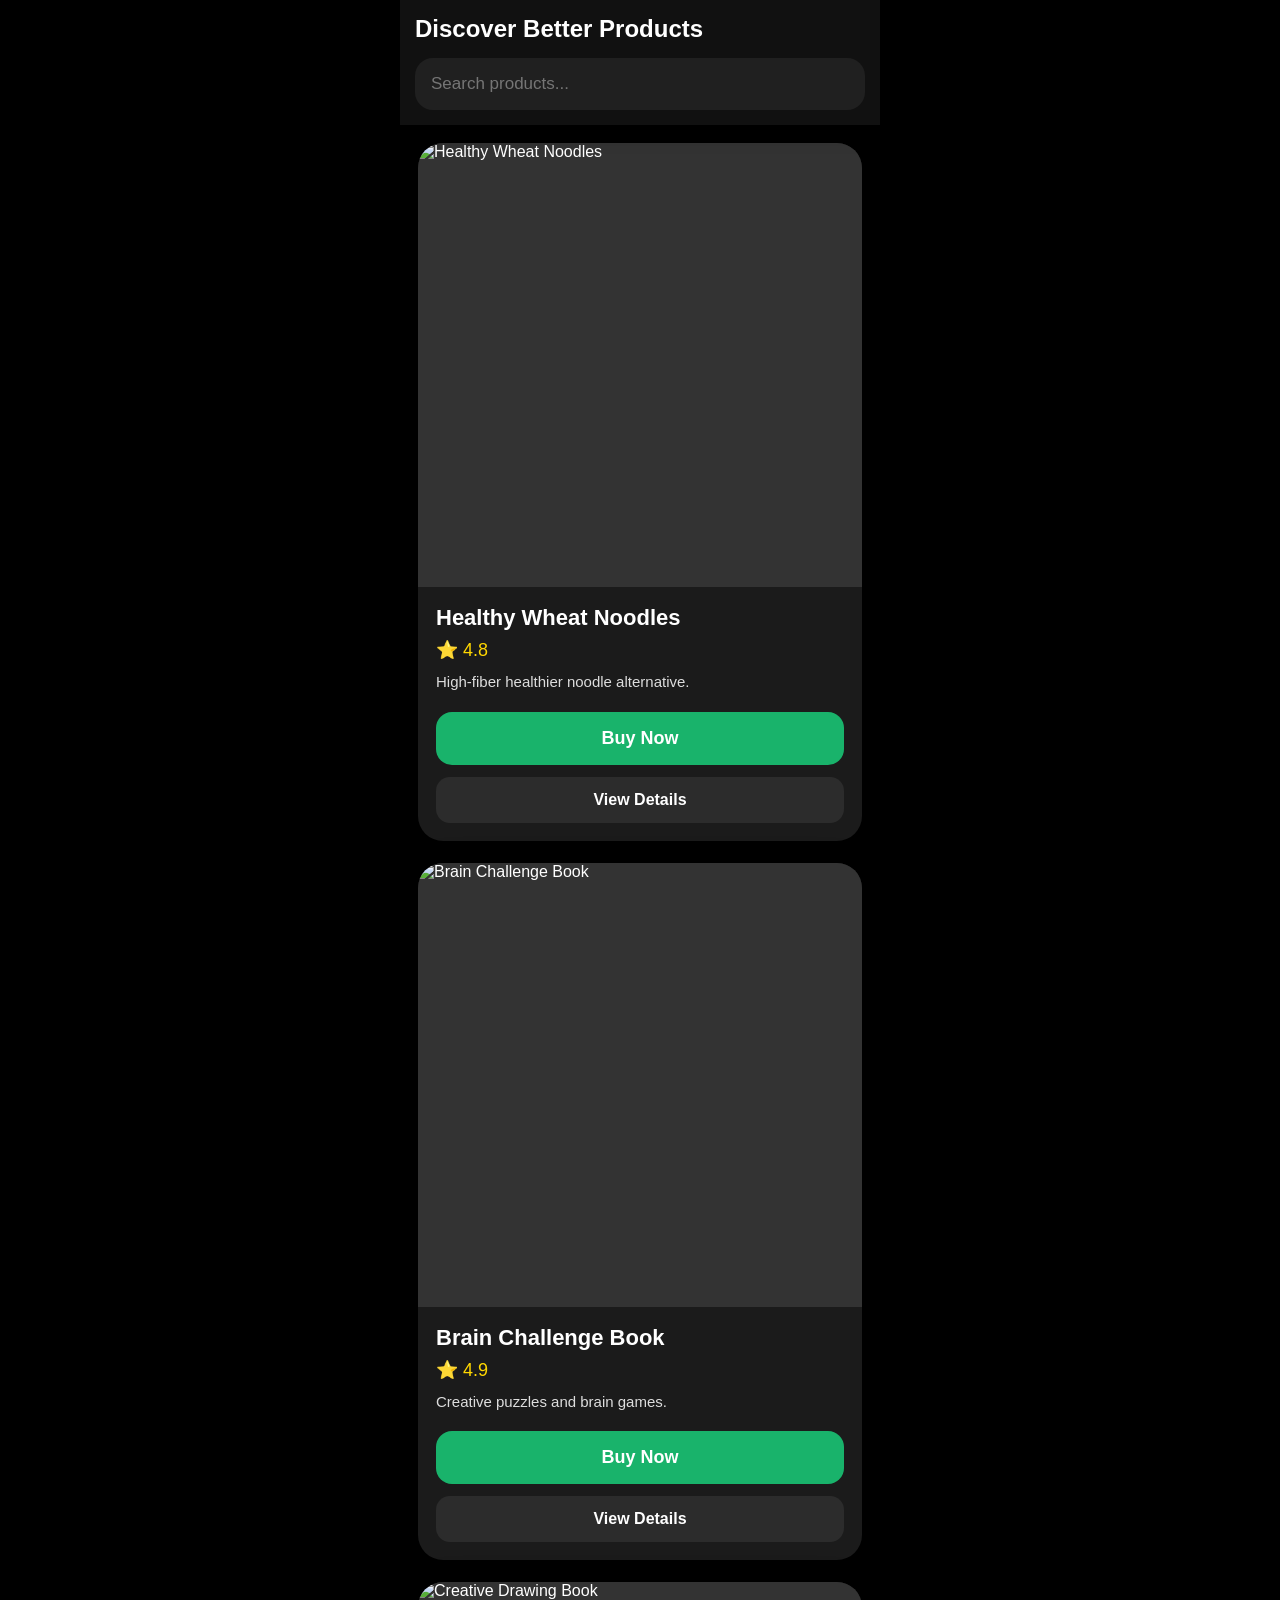
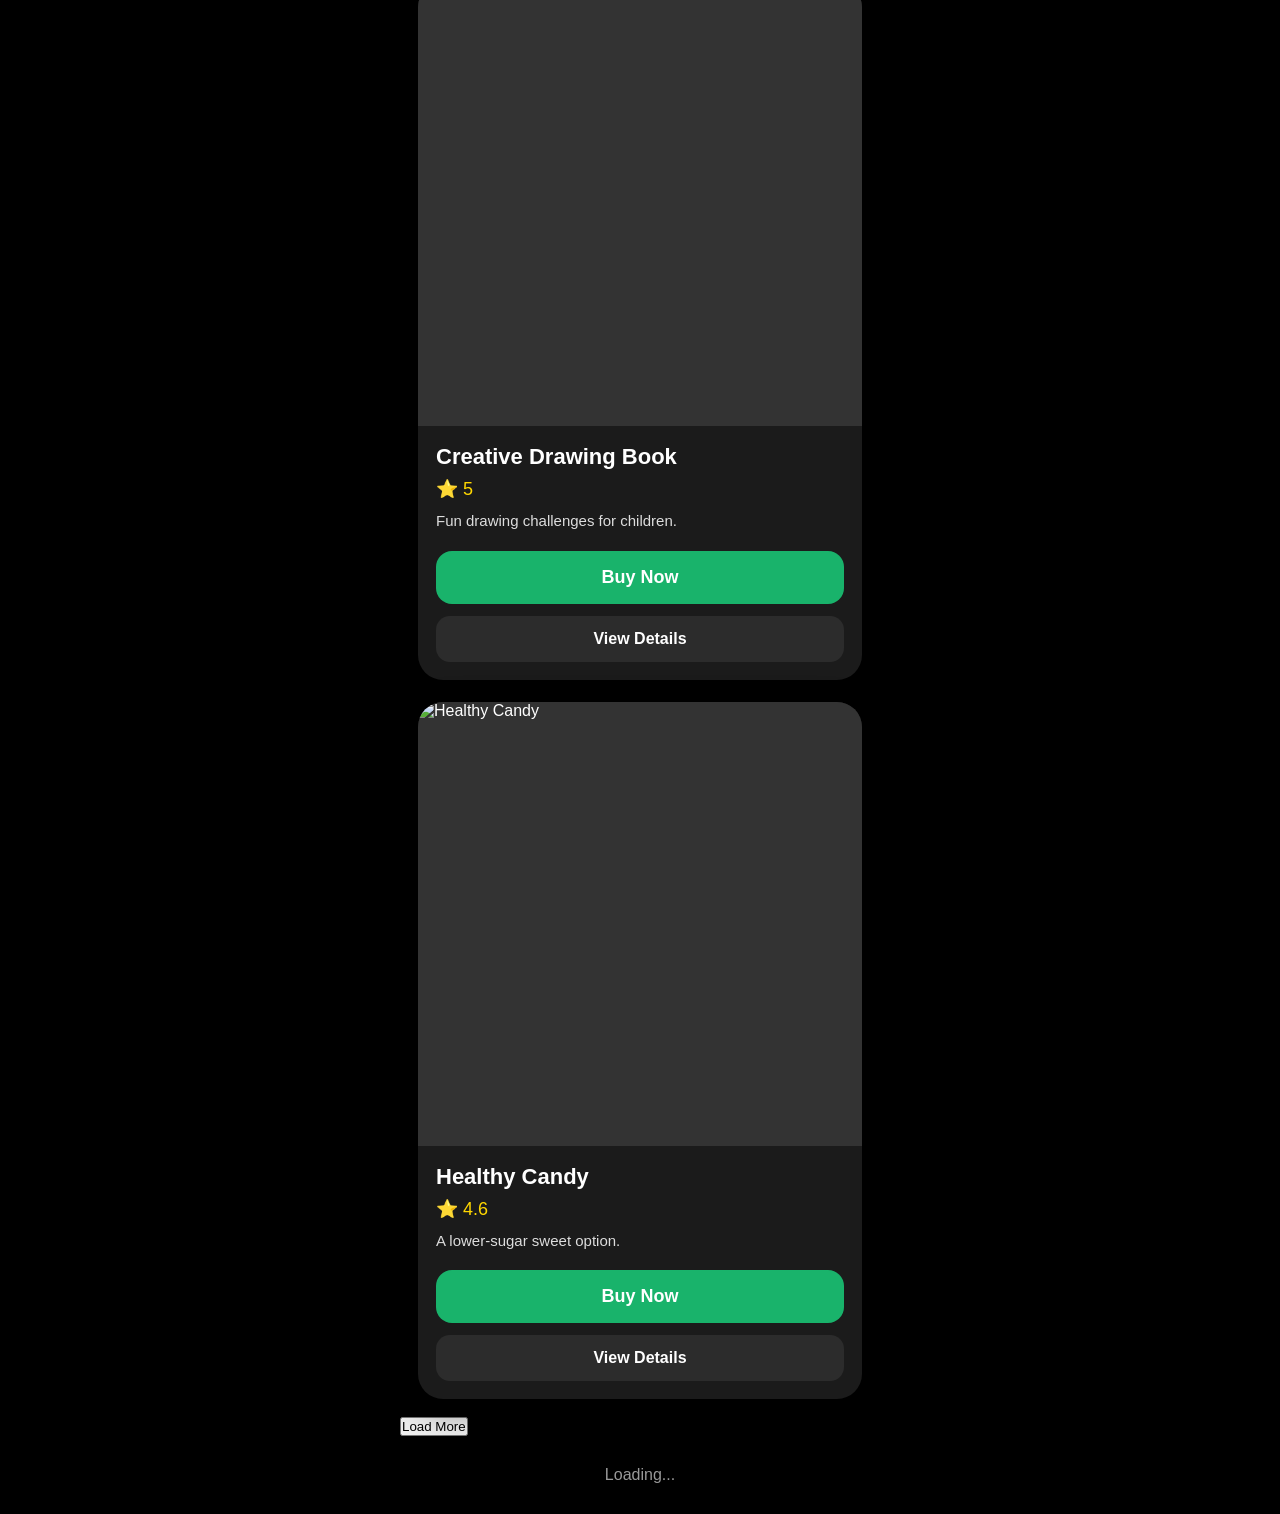
==== index.html @ 2baf5855 "Update index.html" ====
<!DOCTYPE html>
<html lang="en">
<head>

<meta charset="UTF-8">
<meta name="viewport"
content="width=device-width,initial-scale=1,maximum-scale=1,user-scalable=no">

<title>Product Discovery</title>

<link rel="stylesheet" href="style.css">

</head>

<body>

<div class="topBar">

<div class="title">

Discover Better Products

</div>

<input

id="search"

placeholder="Search products...">

</div>

<div id="cards">

<!-- Product cards appear here -->

</div>
  <button id="loadMore">Load More</button>

<div id="loader">

Loading...

</div>

<script src="products.js"></script>
<script src="app.js"></script>

</body>
</html>
---- style.css ----
*{
margin:0;
padding:0;
box-sizing:border-box;
font-family:Arial,sans-serif;
}

body{

background:#0d0d0d;

color:white;

max-width:480px;

margin:auto;

overflow-x:hidden;

}

.topBar{

position:sticky;

top:0;

background:#111;

padding:15px;

z-index:100;

box-shadow:0 5px 20px rgba(0,0,0,.4);

}

.title{

font-size:24px;

font-weight:bold;

margin-bottom:15px;

}

#search{

width:100%;

padding:16px;

border:none;

outline:none;

border-radius:18px;

font-size:17px;

background:#202020;

color:white;

}

#cards{

padding:18px;

display:flex;

flex-direction:column;

gap:22px;

}

.card{

background:#1b1b1b;

border-radius:25px;

overflow:hidden;

box-shadow:0 12px 35px rgba(0,0,0,.45);

transition:.25s;

}

.card:active{

transform:scale(.98);

}

.media{

width:100%;

aspect-ratio:1/1;

object-fit:cover;

background:#333;

display:block;

}

.content{

padding:18px;

}

.name{

font-size:22px;

font-weight:bold;

margin-bottom:8px;

}

.rating{

font-size:18px;

color:#FFD700;

margin-bottom:10px;

}

.desc{

font-size:15px;

line-height:1.5;

opacity:.85;

margin-bottom:18px;

}

.buy{

display:block;

width:100%;

text-align:center;

padding:16px;

background:#19b36b;

color:white;

font-weight:bold;

font-size:18px;

border-radius:16px;

text-decoration:none;

}

.buy:active{

transform:scale(.97);

}

#loader{

padding:30px;

text-align:center;

opacity:.6;

}

@media(min-width:481px){

body{

background:#000;

}

}
.details{

display:block;

margin-top:12px;

padding:14px;

border-radius:14px;

text-align:center;

background:#2c2c2c;

color:white;

text-decoration:none;

font-weight:bold;

}
.product-page{
max-width:480px;
margin:auto;
padding:20px;
}

.product-content{
padding-top:20px;
}

.product-content h2{
font-size:26px;
margin-bottom:15px;
}

.product-content .rating{
font-size:20px;
font-weight:bold;
color:#FFD700;
margin-bottom:20px;
}

.product-content .buy,
.product-content .back{
display:block;
width:100%;
padding:16px;
margin-top:15px;
text-align:center;
text-decoration:none;
border-radius:16px;
box-sizing:border-box;
}

.back{
background:#333;
color:#fff;
}
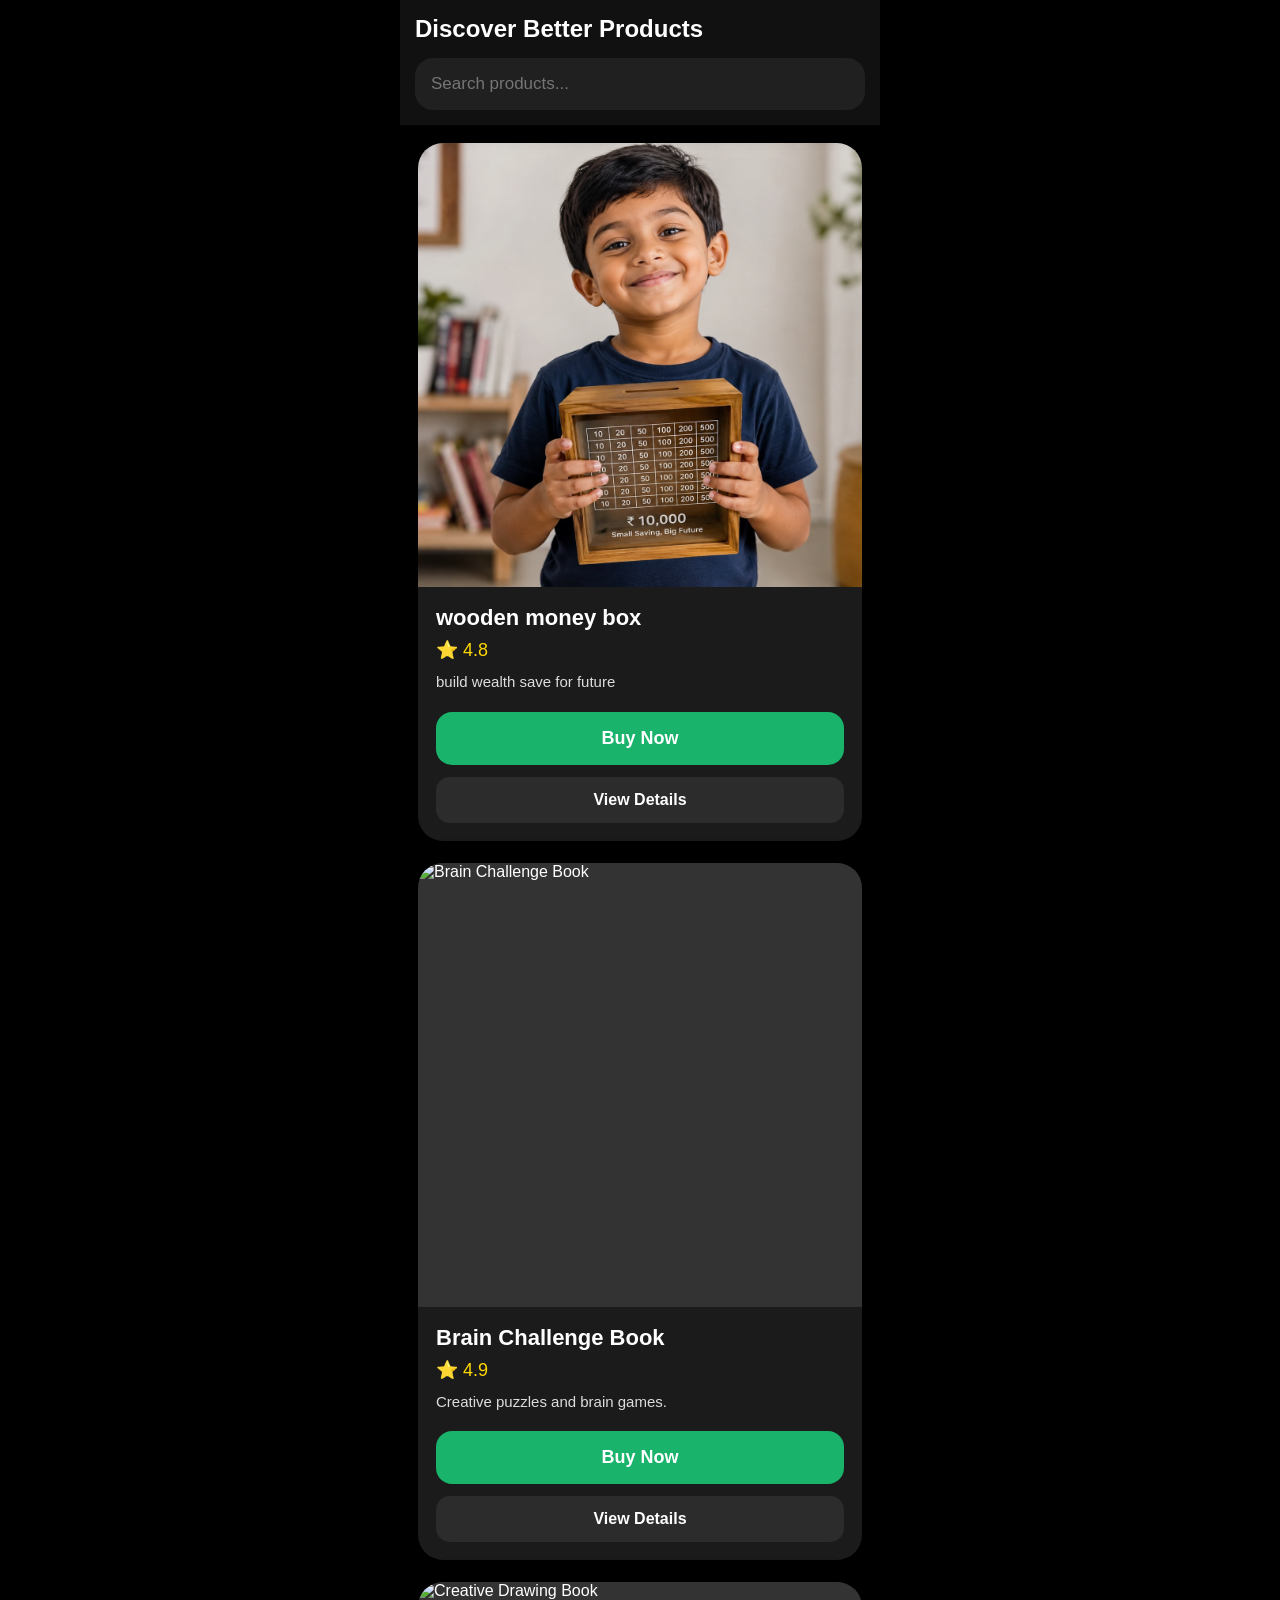
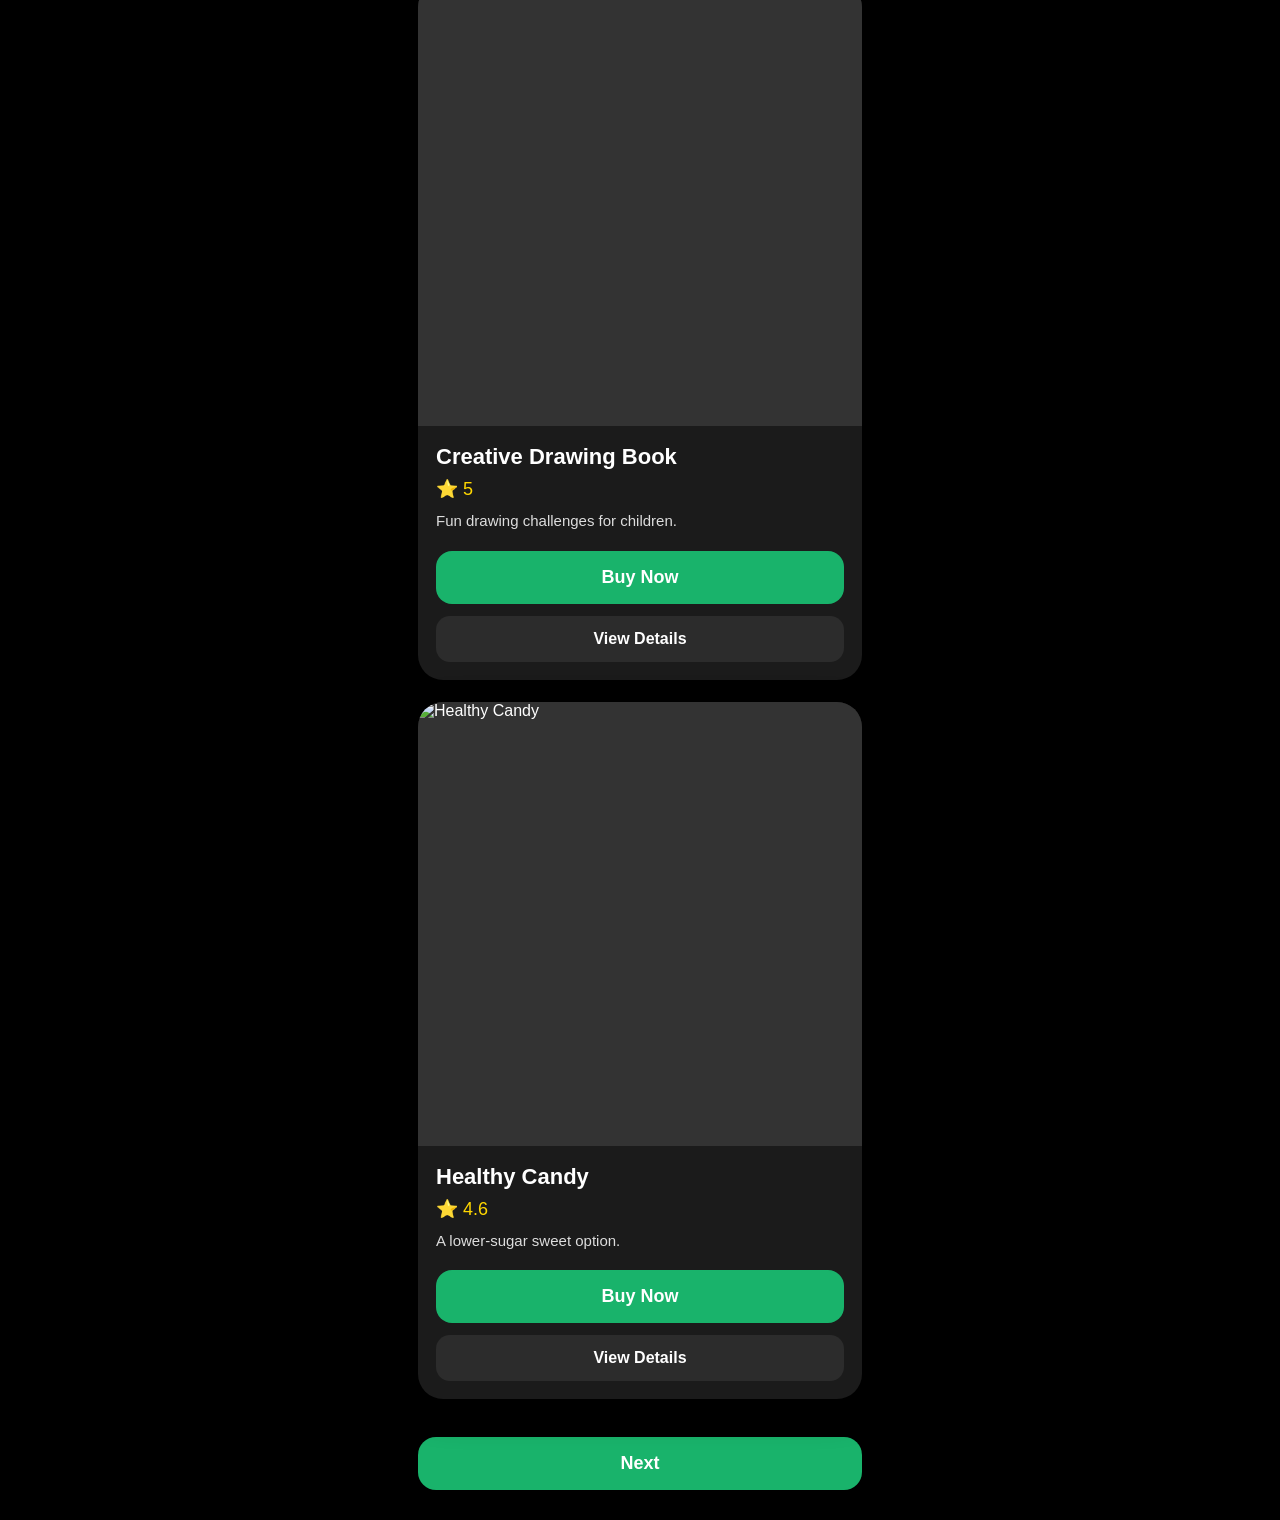
==== commit efa60257: "Update index.html" ====
--- a/index.html
+++ b/index.html
@@ -37,11 +37,6 @@
 </div>
   <button id="loadMore">Load More</button>
 
-<div id="loader">
-
-Loading...
-
-</div>
 
 <script src="products.js"></script>
 <script src="app.js"></script>
--- a/style.css
+++ b/style.css
@@ -257,3 +257,32 @@
 background:#333;
 color:#fff;
 }
+
+#loadMore{
+display:block;
+width:calc(100% - 36px);
+margin:20px auto 30px;
+padding:16px;
+background:#19b36b;
+color:#fff;
+font-size:18px;
+font-weight:bold;
+border:none;
+border-radius:18px;
+cursor:pointer;
+transition:.2s;
+}
+
+#loadMore:hover{
+opacity:.9;
+}
+
+#loadMore:active{
+transform:scale(.97);
+}
+
+#loadMore:disabled{
+background:#555;
+cursor:not-allowed;
+opacity:.7;
+}
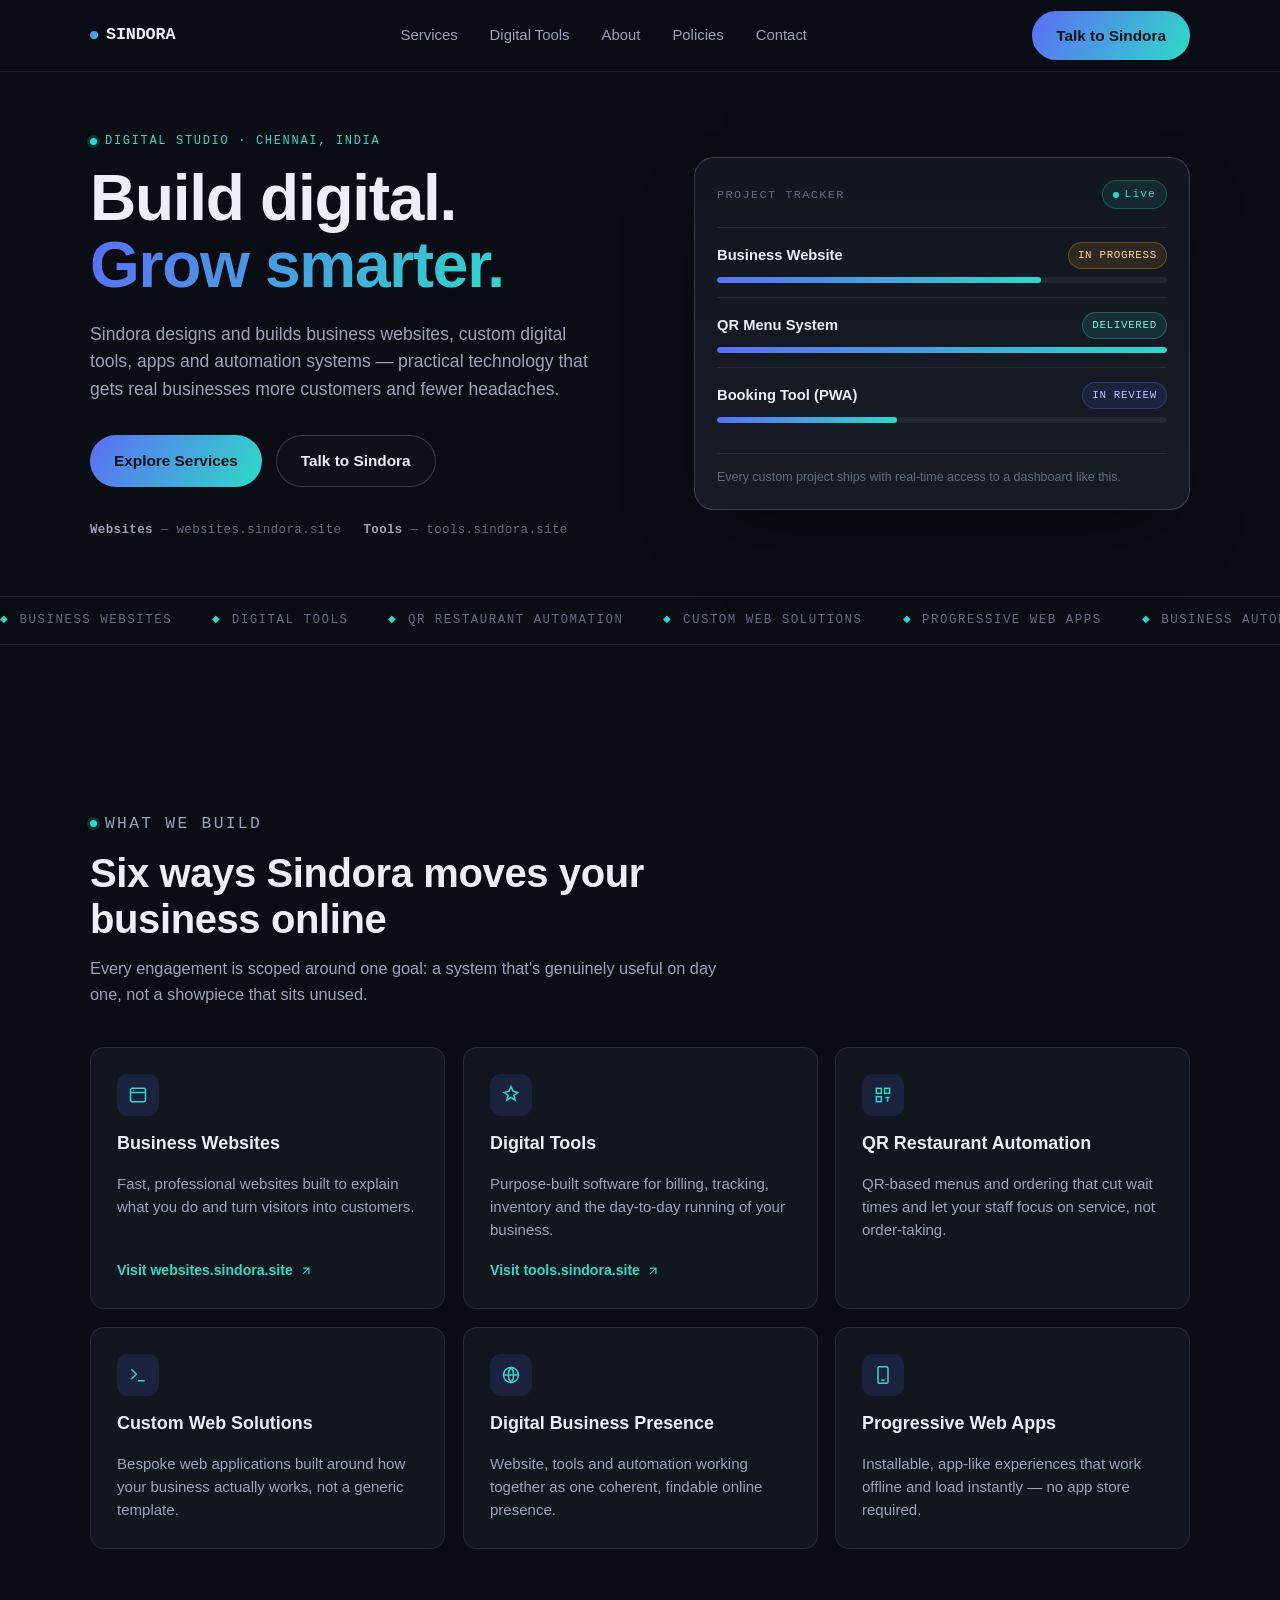
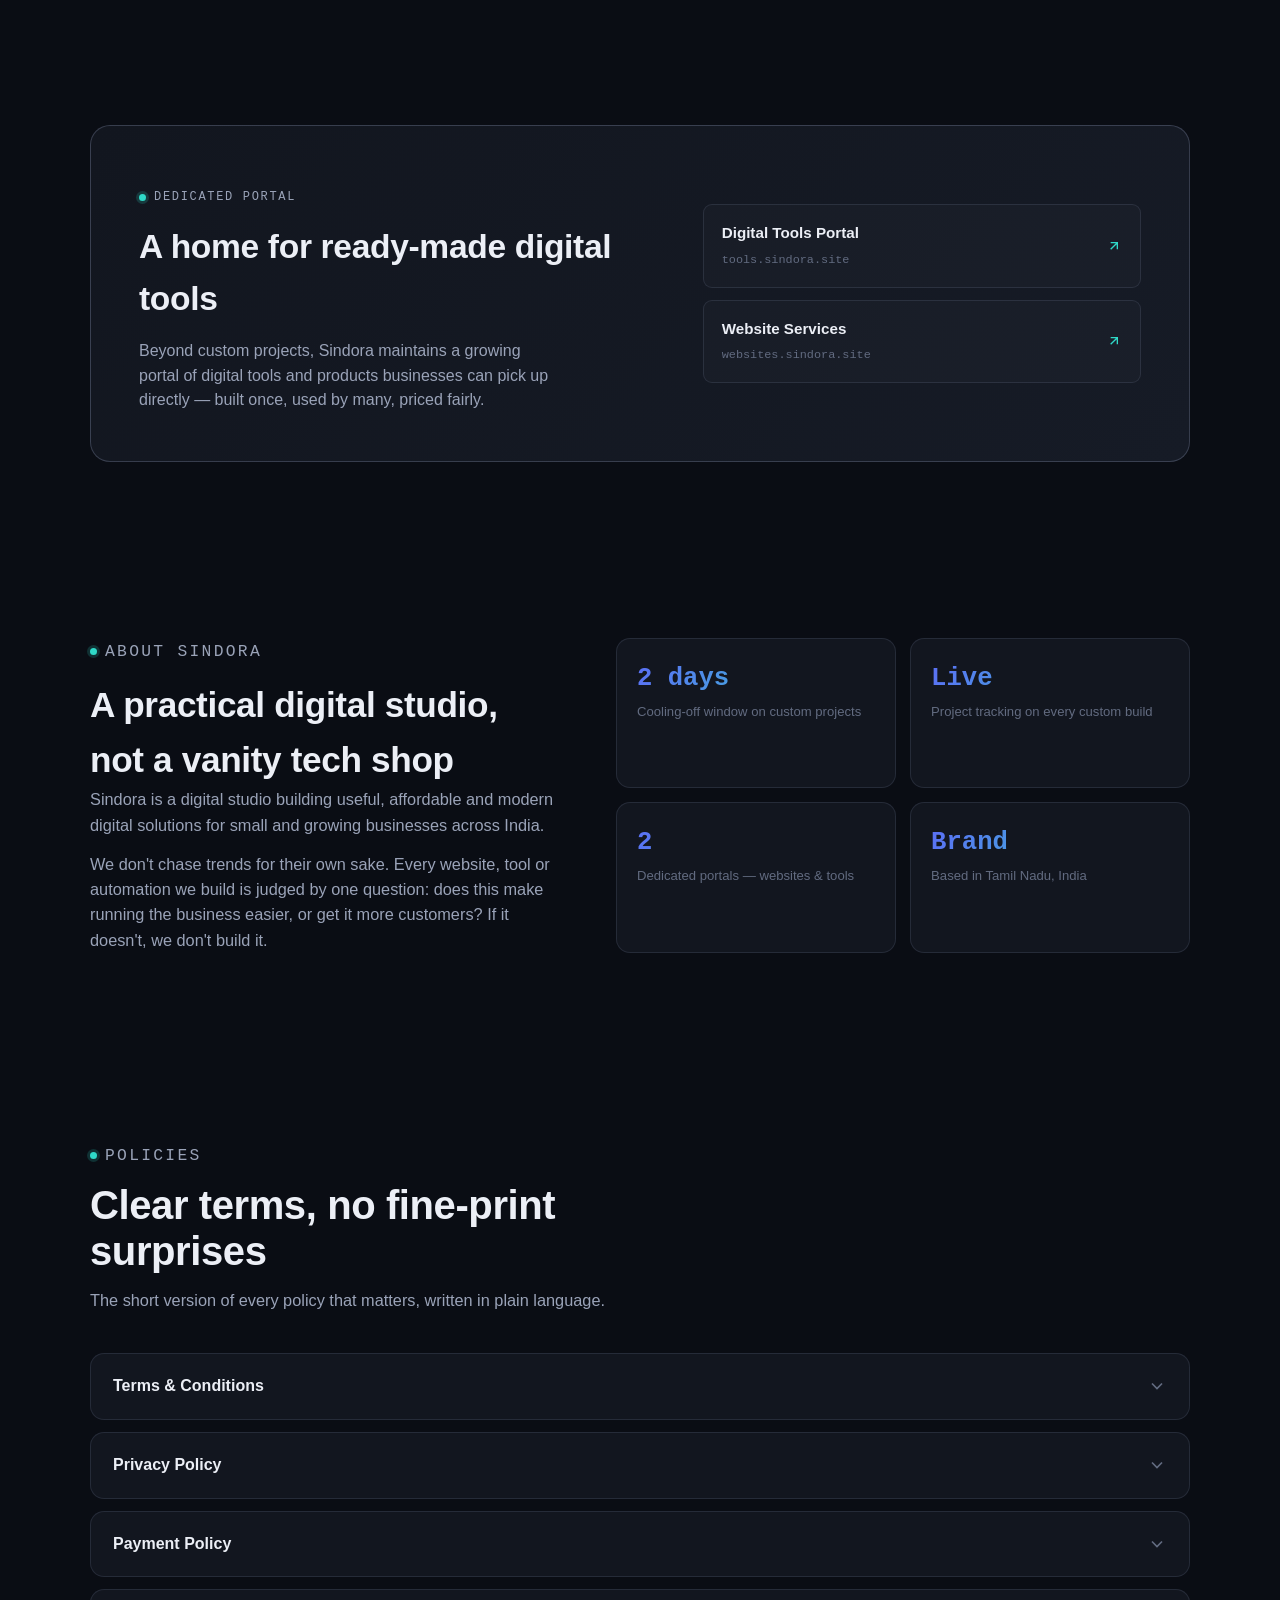
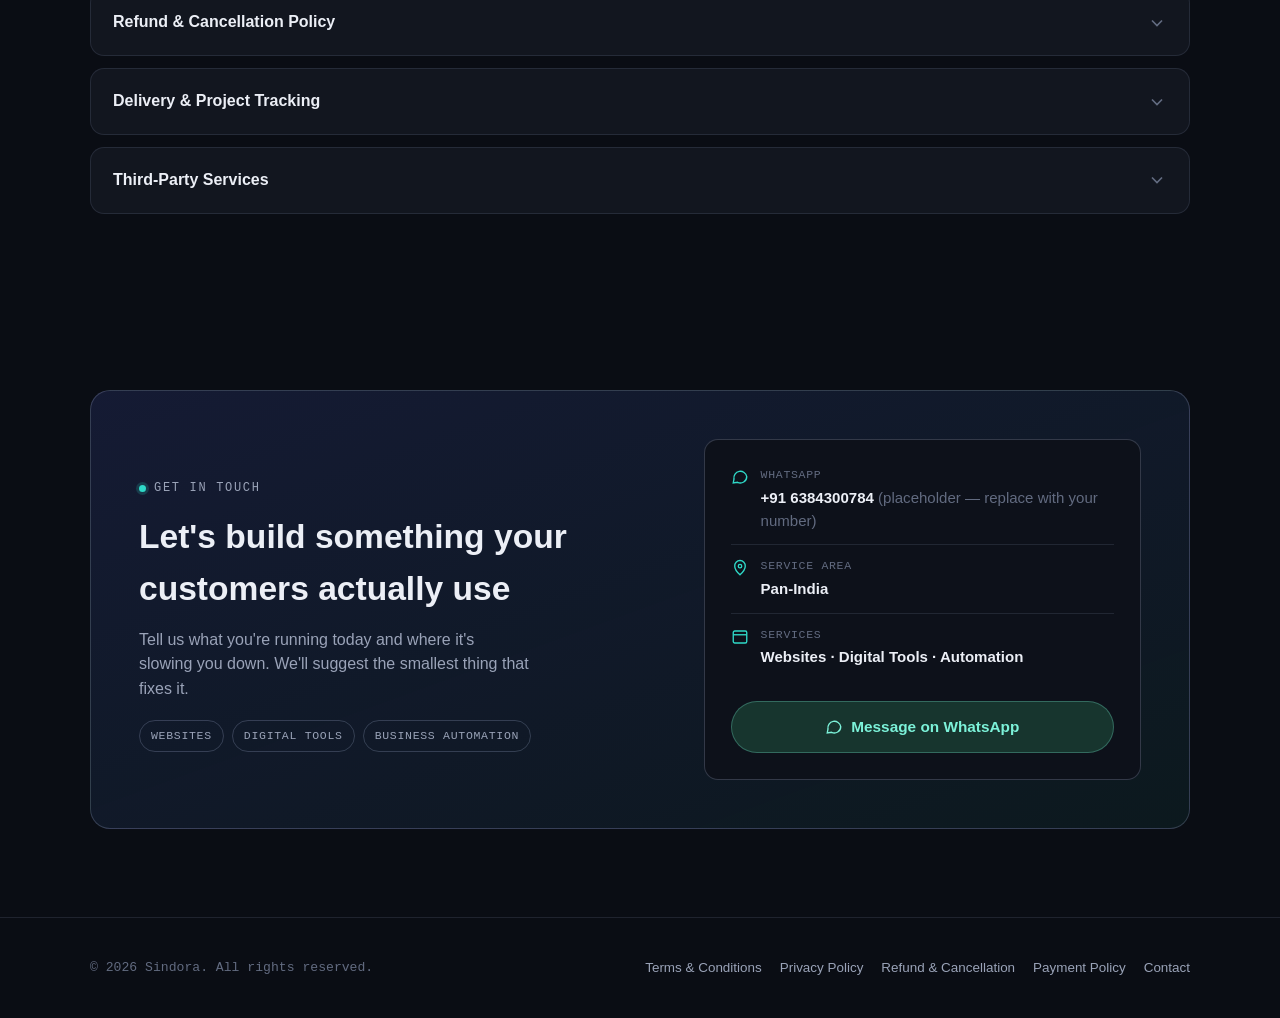
==== commit 7551b78a: "Update index.html" ====
--- a/index.html
+++ b/index.html
@@ -1,45 +1,1229 @@
 <!DOCTYPE html>
-<html lang="en">
+<html lang="en" class="no-js">
 <head>
-
 <meta charset="UTF-8">
-<meta name="viewport"
-content="width=device-width,initial-scale=1,maximum-scale=1,user-scalable=no">
-
-<title>Product Discovery</title>
-
-<link rel="stylesheet" href="style.css">
-
+<meta name="viewport" content="width=device-width, initial-scale=1, viewport-fit=cover">
+<title>Sindora — Websites, Digital Tools &amp; Business Automation</title>
+<meta name="description" content="Sindora builds business websites, digital tools, QR restaurant automation and progressive web apps for practical, modern businesses in Chennai and beyond.">
+<meta name="theme-color" content="#0A0D14">
+<link rel="icon" href="data:,">
+<style>
+  /* ============================================================
+     TOKENS
+  ============================================================ */
+  :root{
+    --bg:            #0A0D14;
+    --bg-alt:        #0D111A;
+    --panel:         #12161F;
+    --panel-2:       #161B26;
+    --border:        rgba(158,170,204,0.14);
+    --border-strong: rgba(158,170,204,0.26);
+
+    --text:          #ECEFF6;
+    --text-muted:    #9AA3B8;
+    --text-dim:      #626B80;
+
+    --accent-1:      #5B6EF5;
+    --accent-2:      #2FD9C8;
+    --accent-grad:   linear-gradient(120deg, var(--accent-1), var(--accent-2));
+    --accent-soft:   rgba(91,110,245,0.14);
+    --live:          #2FD9C8;
+    --warn:          #F5A623;
+
+    --font-sans: -apple-system, BlinkMacSystemFont, "Segoe UI", Roboto, Helvetica, Arial, sans-serif;
+    --font-mono: ui-monospace, "SF Mono", "Cascadia Code", "Roboto Mono", Consolas, "Courier New", monospace;
+
+    --header-h: 64px;
+    --container: 1180px;
+    --radius-lg: 20px;
+    --radius-md: 14px;
+    --radius-sm: 9px;
+
+    --ease: cubic-bezier(.22,.85,.32,1);
+    scroll-padding-top: var(--header-h);
+  }
+  @media (min-width: 768px){
+    :root{ --header-h: 72px; }
+  }
+
+  /* ============================================================
+     RESET
+  ============================================================ */
+  *,*::before,*::after{ box-sizing: border-box; }
+  html{
+    background: var(--bg);
+    -webkit-text-size-adjust: 100%;
+    scroll-behavior: smooth;
+  }
+  body{
+    margin:0;
+    background: var(--bg);
+    color: var(--text);
+    font-family: var(--font-sans);
+    font-size: 16px;
+    line-height: 1.55;
+    -webkit-font-smoothing: antialiased;
+    overflow-x: hidden;
+  }
+  html, body{ max-width: 100%; }
+  img,svg{ max-width:100%; display:block; }
+  a{ color: inherit; text-decoration: none; }
+  ul{ margin:0; padding:0; list-style:none; }
+  h1,h2,h3,h4,p{ margin:0; }
+  button{ font: inherit; color: inherit; background:none; border:0; cursor:pointer; }
+  input{ font: inherit; }
+
+  ::selection{ background: var(--accent-1); color:#fff; }
+
+  :focus-visible{
+    outline: 2px solid var(--accent-2);
+    outline-offset: 3px;
+    border-radius: 4px;
+  }
+
+  .container{
+    width: 100%;
+    max-width: var(--container);
+    margin-inline: auto;
+    padding-inline: 20px;
+  }
+  @media (min-width: 768px){ .container{ padding-inline: 32px; } }
+  @media (min-width: 1024px){ .container{ padding-inline: 40px; } }
+
+  .visually-hidden{
+    position:absolute; width:1px; height:1px; padding:0; margin:-1px;
+    overflow:hidden; clip:rect(0,0,0,0); white-space:nowrap; border:0;
+  }
+
+  .skip-link{
+    position:absolute;
+    left: 12px; top: -60px;
+    background: var(--accent-2);
+    color:#052024;
+    font-weight:700;
+    padding: 10px 16px;
+    border-radius: var(--radius-sm);
+    z-index: 200;
+    transition: top .2s var(--ease);
+  }
+  .skip-link:focus{ top: 12px; }
+
+  section{ scroll-margin-top: var(--header-h); }
+
+  /* ============================================================
+     BACKDROP
+  ============================================================ */
+  .backdrop{
+    position: fixed;
+    inset:0;
+    z-index:-1;
+    background:
+      radial-gradient(60% 45% at 82% -8%, rgba(91,110,245,0.22), transparent 60%),
+      radial-gradient(50% 40% at 10% 8%, rgba(47,217,200,0.10), transparent 60%),
+      var(--bg);
+  }
+  .backdrop::after{
+    content:"";
+    position:absolute; inset:0;
+    background-image: radial-gradient(rgba(255,255,255,0.045) 1px, transparent 1px);
+    background-size: 22px 22px;
+    opacity:.5;
+  }
+
+  /* ============================================================
+     EYEBROW / MONO LABEL
+  ============================================================ */
+  .eyebrow{
+    font-family: var(--font-mono);
+    font-size: 12px;
+    letter-spacing: .14em;
+    text-transform: uppercase;
+    color: var(--accent-2);
+    display:inline-flex;
+    align-items:center;
+    gap:8px;
+    margin-bottom: 14px;
+  }
+  .eyebrow::before{
+    content:"";
+    width:7px; height:7px;
+    border-radius:50%;
+    background: var(--accent-2);
+    box-shadow: 0 0 0 3px rgba(47,217,200,0.18);
+  }
+
+  .section-head{ max-width: 640px; margin-bottom: 40px; }
+  .section-head h2{
+    font-size: clamp(1.7rem, 4.5vw, 2.5rem);
+    line-height:1.15;
+    letter-spacing:-.01em;
+    font-weight: 700;
+  }
+  .section-head p{
+    margin-top: 14px;
+    color: var(--text-muted);
+    font-size: 1.02rem;
+  }
+
+  .btn{
+    display:inline-flex;
+    align-items:center;
+    justify-content:center;
+    gap:8px;
+    padding: 13px 24px;
+    border-radius: 999px;
+    font-weight:600;
+    font-size: .96rem;
+    white-space: nowrap;
+    transition: transform .18s var(--ease), box-shadow .18s var(--ease), background-color .18s var(--ease), border-color .18s var(--ease);
+  }
+  .btn:active{ transform: translateY(1px); }
+  .btn-primary{
+    background: var(--accent-grad);
+    color:#04121A;
+  }
+  .btn-primary:hover{ box-shadow: 0 10px 30px -8px rgba(91,110,245,0.55); }
+  .btn-ghost{
+    border: 1px solid var(--border-strong);
+    color: var(--text);
+    background: rgba(255,255,255,0.02);
+  }
+  .btn-ghost:hover{ border-color: var(--accent-2); background: rgba(47,217,200,0.06); }
+  .btn-wa{
+    background:#17352E;
+    color:#7CF2D9;
+    border:1px solid rgba(124,242,217,0.28);
+  }
+  .btn-wa:hover{ background:#1B4038; }
+
+  /* ============================================================
+     REVEAL ANIMATION
+  ============================================================ */
+  .reveal{
+    opacity:0;
+    transform: translateY(18px);
+    transition: opacity .7s var(--ease), transform .7s var(--ease);
+    will-change: opacity, transform;
+  }
+  .reveal.is-visible{ opacity:1; transform:none; }
+  .reveal-group > *{ transition-delay: calc(var(--i,0) * 70ms); }
+
+  @media (prefers-reduced-motion: reduce){
+    html{ scroll-behavior:auto; }
+    *,*::before,*::after{
+      animation-duration: 0.001ms !important;
+      animation-iteration-count: 1 !important;
+      transition-duration: 0.001ms !important;
+      scroll-behavior:auto !important;
+    }
+    .reveal{ opacity:1 !important; transform:none !important; }
+  }
+
+  noscript .reveal, html.no-js .reveal{ opacity:1; transform:none; }
+
+  /* ============================================================
+     HEADER / NAV
+  ============================================================ */
+  .site-header{
+    position: fixed;
+    top:0; left:0; right:0;
+    z-index: 100;
+    height: var(--header-h);
+    display:flex;
+    align-items:center;
+    background: rgba(10,13,20,0.72);
+    backdrop-filter: blur(14px) saturate(140%);
+    -webkit-backdrop-filter: blur(14px) saturate(140%);
+    border-bottom: 1px solid var(--border);
+  }
+  .nav{
+    width:100%;
+    display:flex;
+    align-items:center;
+    justify-content:space-between;
+  }
+  .nav__logo{
+    font-family: var(--font-mono);
+    font-weight:700;
+    font-size: 1.05rem;
+    letter-spacing: -.01em;
+    display:flex;
+    align-items:center;
+    gap:8px;
+  }
+  .nav__logo .dot{
+    width:8px; height:8px; border-radius:50%;
+    background: var(--accent-grad);
+    flex:none;
+  }
+  .nav__links{
+    display:none;
+    align-items:center;
+    gap: 4px;
+  }
+  .nav__links a{
+    padding: 9px 14px;
+    border-radius: 999px;
+    font-size: .93rem;
+    color: var(--text-muted);
+    transition: color .16s var(--ease), background-color .16s var(--ease);
+  }
+  .nav__links a:hover{ color: var(--text); background: rgba(255,255,255,0.05); }
+  .nav__cta{ display:none; }
+
+  .nav__toggle{
+    display:flex;
+    align-items:center;
+    justify-content:center;
+    width: 42px; height: 42px;
+    border-radius: 10px;
+    border: 1px solid var(--border-strong);
+    background: rgba(255,255,255,0.02);
+  }
+  .nav__toggle-box{
+    position:relative;
+    width:18px; height:12px;
+  }
+  .nav__toggle-box span{
+    position:absolute; left:0; right:0; height:2px;
+    background: var(--text);
+    border-radius: 2px;
+    transition: transform .25s var(--ease), opacity .2s var(--ease), top .25s var(--ease);
+  }
+  .nav__toggle-box span:nth-child(1){ top:0; }
+  .nav__toggle-box span:nth-child(2){ top:5px; }
+  .nav__toggle-box span:nth-child(3){ top:10px; }
+  .nav__toggle[aria-expanded="true"] .nav__toggle-box span:nth-child(1){ top:5px; transform: rotate(45deg); }
+  .nav__toggle[aria-expanded="true"] .nav__toggle-box span:nth-child(2){ opacity:0; }
+  .nav__toggle[aria-expanded="true"] .nav__toggle-box span:nth-child(3){ top:5px; transform: rotate(-45deg); }
+
+  .nav__mobile{
+    position: fixed;
+    top: var(--header-h);
+    left:0; right:0;
+    bottom:0;
+    background: rgba(9,11,17,0.98);
+    backdrop-filter: blur(10px);
+    display:flex;
+    flex-direction:column;
+    padding: 28px 24px;
+    gap: 6px;
+    transform: translateX(100%);
+    transition: transform .32s var(--ease);
+    overflow-y:auto;
+  }
+  .nav__mobile[data-open="true"]{ transform: translateX(0); }
+  .nav__mobile a{
+    padding: 16px 6px;
+    font-size: 1.25rem;
+    font-weight:600;
+    border-bottom: 1px solid var(--border);
+    color: var(--text);
+  }
+  .nav__mobile .btn{ margin-top: 20px; width:100%; }
+  body[data-menu-open="true"]{ overflow:hidden; }
+
+  noscript .nav__toggle{ display:none; }
+
+  @media (min-width: 900px){
+    .nav__links{ display:flex; }
+    .nav__cta{ display:inline-flex; }
+    .nav__toggle{ display:none; }
+    .nav__mobile{ display:none !important; }
+  }
+
+  /* ============================================================
+     HERO
+  ============================================================ */
+  .hero{
+    padding-top: calc(var(--header-h) + 56px);
+    padding-bottom: 64px;
+  }
+  .hero__grid{
+    display:grid;
+    gap: 40px;
+  }
+  @media (min-width: 1024px){
+    .hero__grid{
+      grid-template-columns: 1.05fr .95fr;
+      align-items:center;
+      gap: 56px;
+    }
+  }
+  .hero__title{
+    font-size: clamp(2.4rem, 7.5vw, 4rem);
+    line-height: 1.05;
+    letter-spacing: -.02em;
+    font-weight: 800;
+  }
+  .hero__title em{
+    font-style:normal;
+    background: var(--accent-grad);
+    -webkit-background-clip:text;
+    background-clip:text;
+    color:transparent;
+  }
+  .hero__lede{
+    margin-top: 22px;
+    max-width: 520px;
+    font-size: 1.1rem;
+    color: var(--text-muted);
+  }
+  .hero__actions{
+    margin-top: 32px;
+    display:flex;
+    flex-wrap:wrap;
+    gap: 14px;
+  }
+  .hero__meta{
+    margin-top: 34px;
+    display:flex;
+    flex-wrap:wrap;
+    gap: 22px;
+    font-family: var(--font-mono);
+    font-size: .78rem;
+    color: var(--text-dim);
+    letter-spacing:.03em;
+  }
+  .hero__meta strong{ color: var(--text-muted); font-weight:600; }
+
+  /* ---- dashboard signature panel ---- */
+  .tracker{
+    position: relative;
+    background: linear-gradient(180deg, var(--panel), var(--panel-2));
+    border: 1px solid var(--border-strong);
+    border-radius: var(--radius-lg);
+    padding: 22px;
+    box-shadow: 0 30px 70px -30px rgba(0,0,0,0.6);
+  }
+  .tracker__top{
+    display:flex;
+    align-items:center;
+    justify-content:space-between;
+    margin-bottom: 18px;
+  }
+  .tracker__title{
+    font-family: var(--font-mono);
+    font-size: .74rem;
+    letter-spacing:.12em;
+    color: var(--text-dim);
+    text-transform:uppercase;
+  }
+  .tracker__live{
+    display:inline-flex;
+    align-items:center;
+    gap:6px;
+    font-family: var(--font-mono);
+    font-size: .7rem;
+    letter-spacing:.1em;
+    color: var(--live);
+    background: rgba(47,217,200,0.1);
+    border: 1px solid rgba(47,217,200,0.25);
+    padding: 5px 10px;
+    border-radius: 999px;
+  }
+  .tracker__live .pulse{
+    width:6px; height:6px; border-radius:50%;
+    background: var(--live);
+    animation: pulse 1.8s ease-in-out infinite;
+  }
+  @keyframes pulse{
+    0%,100%{ opacity:1; }
+    50%{ opacity:.35; }
+  }
+  .tracker__row{
+    padding: 14px 0;
+    border-top: 1px solid var(--border);
+  }
+  .tracker__row:first-of-type{ border-top:0; }
+  .tracker__row-top{
+    display:flex;
+    align-items:center;
+    justify-content:space-between;
+    gap: 10px;
+    margin-bottom: 8px;
+  }
+  .tracker__name{ font-size: .92rem; font-weight:600; }
+  .tracker__status{
+    font-family: var(--font-mono);
+    font-size: .68rem;
+    letter-spacing:.06em;
+    text-transform:uppercase;
+    padding: 4px 9px;
+    border-radius: 999px;
+    flex:none;
+  }
+  .tracker__status.is-progress{ color:#FFD79A; background: rgba(245,166,35,0.12); border:1px solid rgba(245,166,35,0.3); }
+  .tracker__status.is-review{ color:#B7C2FF; background: rgba(91,110,245,0.12); border:1px solid rgba(91,110,245,0.3); }
+  .tracker__status.is-done{ color:#7CF2D9; background: rgba(47,217,200,0.12); border:1px solid rgba(47,217,200,0.3); }
+  .tracker__bar{
+    height:6px;
+    border-radius:999px;
+    background: rgba(255,255,255,0.06);
+    overflow:hidden;
+  }
+  .tracker__bar span{
+    display:block;
+    height:100%;
+    border-radius:999px;
+    background: var(--accent-grad);
+  }
+  .tracker__foot{
+    margin-top: 16px;
+    padding-top: 14px;
+    border-top: 1px solid var(--border);
+    font-size: .78rem;
+    color: var(--text-dim);
+  }
+
+  /* ---- ticker ---- */
+  .ticker{
+    margin-top: 56px;
+    border-top: 1px solid var(--border);
+    border-bottom: 1px solid var(--border);
+    overflow:hidden;
+    padding: 14px 0;
+  }
+  .ticker__track{
+    display:flex;
+    width: max-content;
+    gap: 40px;
+    animation: ticker 26s linear infinite;
+  }
+  @media (prefers-reduced-motion: reduce){
+    .ticker__track{ animation:none; flex-wrap:wrap; }
+  }
+  .ticker__track span{
+    font-family: var(--font-mono);
+    font-size: .78rem;
+    letter-spacing:.12em;
+    color: var(--text-dim);
+    text-transform:uppercase;
+    white-space:nowrap;
+    display:flex;
+    align-items:center;
+    gap:10px;
+  }
+  .ticker__track span::before{ content:"◆"; color: var(--accent-2); font-size:.6rem; }
+  @keyframes ticker{
+    from{ transform: translateX(0); }
+    to{ transform: translateX(-50%); }
+  }
+
+  /* ============================================================
+     SERVICES
+  ============================================================ */
+  .services{ padding-block: 88px; }
+  .card-grid{
+    display:grid;
+    grid-template-columns: 1fr;
+    gap: 18px;
+  }
+  @media (min-width: 640px){
+    .card-grid{ grid-template-columns: 1fr 1fr; }
+  }
+  @media (min-width: 1024px){
+    .card-grid{ grid-template-columns: repeat(3, 1fr); }
+  }
+  .card{
+    background: var(--panel);
+    border: 1px solid var(--border);
+    border-radius: var(--radius-md);
+    padding: 26px;
+    display:flex;
+    flex-direction:column;
+    gap: 14px;
+    transition: border-color .2s var(--ease), transform .2s var(--ease), background-color .2s var(--ease);
+    height:100%;
+  }
+  .card:hover{ border-color: var(--border-strong); transform: translateY(-3px); background: var(--panel-2); }
+  .card__icon{
+    width: 42px; height:42px;
+    border-radius: 11px;
+    background: var(--accent-soft);
+    display:flex; align-items:center; justify-content:center;
+    color: var(--accent-2);
+    flex:none;
+  }
+  .card__icon svg{ width:20px; height:20px; }
+  .card h3{ font-size: 1.12rem; font-weight:700; }
+  .card p{ color: var(--text-muted); font-size: .94rem; flex:1; }
+  .card__link{
+    display:inline-flex;
+    align-items:center;
+    gap:6px;
+    font-size: .88rem;
+    font-weight:600;
+    color: var(--accent-2);
+    margin-top:4px;
+  }
+  .card__link svg{ width:14px; height:14px; transition: transform .18s var(--ease); }
+  .card__link:hover svg{ transform: translate(2px,-2px); }
+
+  /* ============================================================
+     TOOLS PORTAL
+  ============================================================ */
+  .tools{ padding-block: 88px; }
+  .tools__panel{
+    display:grid;
+    gap: 28px;
+    background: linear-gradient(135deg, var(--panel), var(--panel-2));
+    border: 1px solid var(--border-strong);
+    border-radius: var(--radius-lg);
+    padding: 36px 28px;
+  }
+  @media (min-width: 900px){
+    .tools__panel{
+      grid-template-columns: 1.1fr .9fr;
+      padding: 48px;
+      align-items:center;
+    }
+  }
+  .tools__panel h2{ font-size: clamp(1.5rem, 3.6vw, 2.1rem); font-weight:700; letter-spacing:-.01em; }
+  .tools__panel p{ margin-top:14px; color: var(--text-muted); max-width: 46ch; }
+  .tools__links{
+    display:grid;
+    gap: 12px;
+  }
+  .tools__linkcard{
+    display:flex;
+    align-items:center;
+    justify-content:space-between;
+    gap:10px;
+    padding: 16px 18px;
+    border-radius: var(--radius-sm);
+    border: 1px solid var(--border);
+    background: rgba(255,255,255,0.02);
+    transition: border-color .18s var(--ease), background-color .18s var(--ease);
+  }
+  .tools__linkcard:hover{ border-color: var(--accent-2); background: rgba(47,217,200,0.06); }
+  .tools__linkcard .name{ font-weight:600; font-size:.95rem; }
+  .tools__linkcard .url{ font-family: var(--font-mono); font-size: .74rem; color: var(--text-dim); }
+  .tools__linkcard svg{ width:16px; height:16px; color: var(--accent-2); flex:none; }
+
+  /* ============================================================
+     ABOUT
+  ============================================================ */
+  .about{ padding-block: 88px; }
+  .about__grid{
+    display:grid;
+    gap: 32px;
+  }
+  @media (min-width: 900px){
+    .about__grid{ grid-template-columns: .9fr 1.1fr; gap: 56px; }
+  }
+  .about__copy p{ color: var(--text-muted); font-size: 1.02rem; }
+  .about__copy p + p{ margin-top: 14px; }
+  .stat-grid{
+    display:grid;
+    grid-template-columns: repeat(2,1fr);
+    gap: 14px;
+  }
+  .stat{
+    padding: 20px;
+    border: 1px solid var(--border);
+    border-radius: var(--radius-md);
+    background: var(--panel);
+  }
+  .stat b{
+    display:block;
+    font-family: var(--font-mono);
+    font-size: 1.6rem;
+    background: var(--accent-grad);
+    -webkit-background-clip:text; background-clip:text; color:transparent;
+  }
+  .stat span{ font-size: .82rem; color: var(--text-dim); }
+
+  /* ============================================================
+     POLICIES (accordion)
+  ============================================================ */
+  .policies{ padding-block: 88px; }
+  .policy-list{ display:flex; flex-direction:column; gap: 12px; }
+  .policy{
+    border: 1px solid var(--border);
+    border-radius: var(--radius-md);
+    background: var(--panel);
+    overflow:hidden;
+  }
+  .policy summary{
+    list-style:none;
+    cursor:pointer;
+    padding: 20px 22px;
+    display:flex;
+    align-items:center;
+    justify-content:space-between;
+    gap: 16px;
+    font-weight:600;
+    font-size: 1rem;
+  }
+  .policy summary::-webkit-details-marker{ display:none; }
+  .policy summary .chev{
+    flex:none;
+    width:20px; height:20px;
+    transition: transform .22s var(--ease);
+    color: var(--text-dim);
+  }
+  .policy[open] summary .chev{ transform: rotate(180deg); }
+  .policy__body{
+    padding: 0 22px 24px;
+    color: var(--text-muted);
+    font-size: .95rem;
+  }
+  .policy__body h4{
+    color: var(--text);
+    font-size: .86rem;
+    text-transform: uppercase;
+    letter-spacing: .06em;
+    margin: 18px 0 8px;
+    font-family: var(--font-mono);
+  }
+  .policy__body h4:first-child{ margin-top:0; }
+  .policy__body ul{ margin-top: 8px; display:grid; gap:6px; }
+  .policy__body ul li{ padding-left: 18px; position:relative; }
+  .policy__body ul li::before{
+    content:"—";
+    position:absolute; left:0; color: var(--text-dim);
+  }
+  .policy__body p + p{ margin-top:10px; }
+  .callout{
+    margin-top: 14px;
+    padding: 14px 16px;
+    border-radius: var(--radius-sm);
+    border: 1px solid rgba(245,166,35,0.3);
+    background: rgba(245,166,35,0.08);
+    color: #FFE1B0;
+    font-size: .88rem;
+  }
+  .callout.is-teal{
+    border-color: rgba(47,217,200,0.3);
+    background: rgba(47,217,200,0.08);
+    color: #BFF6EB;
+  }
+
+  /* ============================================================
+     CONTACT
+  ============================================================ */
+  .contact{ padding-block: 88px; }
+  .contact__panel{
+    display:grid;
+    gap: 30px;
+    background: linear-gradient(160deg, rgba(91,110,245,0.14), rgba(47,217,200,0.06));
+    border: 1px solid var(--border-strong);
+    border-radius: var(--radius-lg);
+    padding: 34px 26px;
+  }
+  @media (min-width: 900px){
+    .contact__panel{ grid-template-columns: 1.1fr .9fr; padding: 48px; align-items:center; }
+  }
+  .contact__panel h2{ font-size: clamp(1.5rem,3.6vw,2.1rem); font-weight:700; }
+  .contact__panel > div > p{ margin-top:12px; color: var(--text-muted); max-width: 44ch; }
+  .contact__tags{ display:flex; flex-wrap:wrap; gap:8px; margin-top:18px; }
+  .contact__tags span{
+    font-family: var(--font-mono);
+    font-size: .72rem;
+    letter-spacing:.06em;
+    text-transform:uppercase;
+    padding: 6px 11px;
+    border-radius:999px;
+    border:1px solid var(--border-strong);
+    color: var(--text-muted);
+  }
+  .contact__card{
+    background: var(--bg-alt);
+    border: 1px solid var(--border-strong);
+    border-radius: var(--radius-md);
+    padding: 26px;
+  }
+  .contact__card .row{
+    display:flex;
+    align-items:flex-start;
+    gap:12px;
+    padding: 12px 0;
+    border-top: 1px solid var(--border);
+  }
+  .contact__card .row:first-child{ border-top:0; padding-top:0; }
+  .contact__card .row svg{ width:18px; height:18px; color:var(--accent-2); flex:none; margin-top:2px; }
+  .contact__card .row .label{ font-size:.72rem; color:var(--text-dim); text-transform:uppercase; letter-spacing:.06em; font-family:var(--font-mono); }
+  .contact__card .row .value{ font-size:.94rem; font-weight:600; margin-top:2px; }
+  .contact__card .btn{ width:100%; margin-top:20px; }
+
+  /* ============================================================
+     FOOTER
+  ============================================================ */
+  .site-footer{
+    border-top: 1px solid var(--border);
+    padding-block: 40px;
+  }
+  .footer__grid{
+    display:flex;
+    flex-direction:column;
+    gap: 20px;
+  }
+  @media (min-width: 768px){
+    .footer__grid{ flex-direction:row; align-items:center; justify-content:space-between; }
+  }
+  .footer__brand{
+    font-family: var(--font-mono);
+    font-size: .82rem;
+    color: var(--text-dim);
+  }
+  .footer__links{
+    display:flex;
+    flex-wrap:wrap;
+    gap: 8px 18px;
+  }
+  .footer__links a{
+    font-size: .84rem;
+    color: var(--text-muted);
+  }
+  .footer__links a:hover{ color: var(--text); }
+</style>
 </head>
-
 <body>
-
-<div class="topBar">
-
-<div class="title">
-
-Discover Better Products
-
-</div>
-
-<input
-
-id="search"
-
-placeholder="Search products...">
-
-</div>
-
-<div id="cards">
-
-<!-- Product cards appear here -->
-
-</div>
-  <button id="loadMore">Load More</button>
-
-
-<script src="products.js"></script>
-<script src="app.js"></script>
-
+<a class="skip-link" href="#main">Skip to content</a>
+<div class="backdrop" aria-hidden="true"></div>
+
+<header class="site-header">
+  <div class="container nav">
+    <a href="#home" class="nav__logo" aria-label="Sindora, home">
+      <span class="dot" aria-hidden="true"></span> SINDORA
+    </a>
+
+    <nav class="nav__links" aria-label="Primary">
+      <a href="#services">Services</a>
+      <a href="#tools">Digital Tools</a>
+      <a href="#about">About</a>
+      <a href="#policies">Policies</a>
+      <a href="#contact">Contact</a>
+    </nav>
+
+    <a href="#contact" class="btn btn-primary nav__cta">Talk to Sindora</a>
+
+    <button class="nav__toggle" type="button" id="menuToggle" aria-expanded="false" aria-controls="mobileMenu" aria-label="Open menu">
+      <span class="nav__toggle-box" aria-hidden="true"><span></span><span></span><span></span></span>
+    </button>
+  </div>
+
+  <nav class="nav__mobile" id="mobileMenu" data-open="false" aria-label="Mobile" hidden>
+    <a href="#services">Services</a>
+    <a href="#tools">Digital Tools</a>
+    <a href="#about">About</a>
+    <a href="#policies">Policies</a>
+    <a href="#contact">Contact</a>
+    <a href="#contact" class="btn btn-primary">Talk to Sindora</a>
+  </nav>
+</header>
+
+<noscript>
+  <style>
+    .nav__mobile{ display:block !important; position:static !important; transform:none !important; background:none !important; backdrop-filter:none !important; padding: 10px 20px !important; }
+    .nav__toggle{ display:none !important; }
+    .reveal{ opacity:1 !important; transform:none !important; }
+    .ticker__track{ animation:none !important; flex-wrap:wrap !important; }
+  </style>
+</noscript>
+
+<main id="main">
+
+  <!-- ============================================================ HERO -->
+  <section id="home" class="hero">
+    <div class="container hero__grid">
+      <div>
+        <p class="eyebrow">Digital studio · Chennai, India</p>
+        <h1 class="hero__title">Build digital.<br><em>Grow smarter.</em></h1>
+        <p class="hero__lede">Sindora designs and builds business websites, custom digital tools, apps and automation systems — practical technology that gets real businesses more customers and fewer headaches.</p>
+        <div class="hero__actions">
+          <a href="#services" class="btn btn-primary">Explore Services</a>
+          <a href="#contact" class="btn btn-ghost">Talk to Sindora</a>
+        </div>
+        <div class="hero__meta">
+          <span><strong>Websites</strong> — websites.sindora.site</span>
+          <span><strong>Tools</strong> — tools.sindora.site</span>
+        </div>
+      </div>
+
+      <div class="tracker reveal" aria-hidden="true">
+        <div class="tracker__top">
+          <span class="tracker__title">Project tracker</span>
+          <span class="tracker__live"><span class="pulse"></span>Live</span>
+        </div>
+
+        <div class="tracker__row">
+          <div class="tracker__row-top">
+            <span class="tracker__name">Business Website</span>
+            <span class="tracker__status is-progress">In progress</span>
+          </div>
+          <div class="tracker__bar"><span style="width:72%"></span></div>
+        </div>
+
+        <div class="tracker__row">
+          <div class="tracker__row-top">
+            <span class="tracker__name">QR Menu System</span>
+            <span class="tracker__status is-done">Delivered</span>
+          </div>
+          <div class="tracker__bar"><span style="width:100%"></span></div>
+        </div>
+
+        <div class="tracker__row">
+          <div class="tracker__row-top">
+            <span class="tracker__name">Booking Tool (PWA)</span>
+            <span class="tracker__status is-review">In review</span>
+          </div>
+          <div class="tracker__bar"><span style="width:40%"></span></div>
+        </div>
+
+        <div class="tracker__foot">Every custom project ships with real-time access to a dashboard like this.</div>
+      </div>
+    </div>
+
+    <div class="ticker" role="presentation">
+      <div class="ticker__track" aria-hidden="true">
+        <span>Business Websites</span><span>Digital Tools</span><span>QR Restaurant Automation</span><span>Custom Web Solutions</span><span>Progressive Web Apps</span><span>Business Automation</span>
+        <span>Business Websites</span><span>Digital Tools</span><span>QR Restaurant Automation</span><span>Custom Web Solutions</span><span>Progressive Web Apps</span><span>Business Automation</span>
+      </div>
+    </div>
+  </section>
+
+  <!-- ============================================================ SERVICES -->
+  <section id="services" class="services">
+    <div class="container">
+      <div class="section-head reveal">
+        <p class="eyebrow">What we build</p>
+        <h2>Six ways Sindora moves your business online</h2>
+        <p>Every engagement is scoped around one goal: a system that's genuinely useful on day one, not a showpiece that sits unused.</p>
+      </div>
+
+      <div class="card-grid reveal-group">
+        <article class="card reveal" style="--i:0">
+          <div class="card__icon"><svg viewBox="0 0 24 24" fill="none" stroke="currentColor" stroke-width="1.8"><rect x="3" y="4" width="18" height="16" rx="2"/><path d="M3 9h18"/><circle cx="6.5" cy="6.5" r=".6" fill="currentColor" stroke="none"/></svg></div>
+          <h3>Business Websites</h3>
+          <p>Fast, professional websites built to explain what you do and turn visitors into customers.</p>
+          <a class="card__link" href="https://websites.sindora.site" target="_blank" rel="noopener">Visit websites.sindora.site <svg viewBox="0 0 24 24" fill="none" stroke="currentColor" stroke-width="2"><path d="M7 17L17 7M7 7h10v10"/></svg></a>
+        </article>
+
+        <article class="card reveal" style="--i:1">
+          <div class="card__icon"><svg viewBox="0 0 24 24" fill="none" stroke="currentColor" stroke-width="1.8"><path d="M12 2l2.4 5.4L20 9l-4.6 3.4L17 18l-5-3.2L7 18l1.6-5.6L4 9l5.6-1.6z"/></svg></div>
+          <h3>Digital Tools</h3>
+          <p>Purpose-built software for billing, tracking, inventory and the day-to-day running of your business.</p>
+          <a class="card__link" href="https://tools.sindora.site" target="_blank" rel="noopener">Visit tools.sindora.site <svg viewBox="0 0 24 24" fill="none" stroke="currentColor" stroke-width="2"><path d="M7 17L17 7M7 7h10v10"/></svg></a>
+        </article>
+
+        <article class="card reveal" style="--i:2">
+          <div class="card__icon"><svg viewBox="0 0 24 24" fill="none" stroke="currentColor" stroke-width="1.8"><rect x="4" y="4" width="6" height="6"/><rect x="14" y="4" width="6" height="6"/><rect x="4" y="14" width="6" height="6"/><path d="M15 15h5M17.5 14v6"/></svg></div>
+          <h3>QR Restaurant Automation</h3>
+          <p>QR-based menus and ordering that cut wait times and let your staff focus on service, not order-taking.</p>
+        </article>
+
+        <article class="card reveal" style="--i:3">
+          <div class="card__icon"><svg viewBox="0 0 24 24" fill="none" stroke="currentColor" stroke-width="1.8"><path d="M4 17l6-6-6-6M12 19h8"/></svg></div>
+          <h3>Custom Web Solutions</h3>
+          <p>Bespoke web applications built around how your business actually works, not a generic template.</p>
+        </article>
+
+        <article class="card reveal" style="--i:4">
+          <div class="card__icon"><svg viewBox="0 0 24 24" fill="none" stroke="currentColor" stroke-width="1.8"><circle cx="12" cy="12" r="9"/><path d="M3 12h18M12 3a14 14 0 010 18 14 14 0 010-18z"/></svg></div>
+          <h3>Digital Business Presence</h3>
+          <p>Website, tools and automation working together as one coherent, findable online presence.</p>
+        </article>
+
+        <article class="card reveal" style="--i:5">
+          <div class="card__icon"><svg viewBox="0 0 24 24" fill="none" stroke="currentColor" stroke-width="1.8"><rect x="6" y="2" width="12" height="20" rx="2"/><path d="M10 18h4"/></svg></div>
+          <h3>Progressive Web Apps</h3>
+          <p>Installable, app-like experiences that work offline and load instantly — no app store required.</p>
+        </article>
+      </div>
+    </div>
+  </section>
+
+  <!-- ============================================================ TOOLS PORTAL -->
+  <section id="tools" class="tools">
+    <div class="container">
+      <div class="tools__panel reveal">
+        <div>
+          <p class="eyebrow">Dedicated portal</p>
+          <h2>A home for ready-made digital tools</h2>
+          <p>Beyond custom projects, Sindora maintains a growing portal of digital tools and products businesses can pick up directly — built once, used by many, priced fairly.</p>
+        </div>
+        <div class="tools__links">
+          <a class="tools__linkcard" href="https://tools.sindora.site" target="_blank" rel="noopener">
+            <span><span class="name">Digital Tools Portal</span><br><span class="url">tools.sindora.site</span></span>
+            <svg viewBox="0 0 24 24" fill="none" stroke="currentColor" stroke-width="2"><path d="M7 17L17 7M7 7h10v10"/></svg>
+          </a>
+          <a class="tools__linkcard" href="https://websites.sindora.site" target="_blank" rel="noopener">
+            <span><span class="name">Website Services</span><br><span class="url">websites.sindora.site</span></span>
+            <svg viewBox="0 0 24 24" fill="none" stroke="currentColor" stroke-width="2"><path d="M7 17L17 7M7 7h10v10"/></svg>
+          </a>
+        </div>
+      </div>
+    </div>
+  </section>
+
+  <!-- ============================================================ ABOUT -->
+  <section id="about" class="about">
+    <div class="container about__grid">
+      <div class="about__copy reveal">
+        <p class="eyebrow">About Sindora</p>
+        <h2 style="font-size:clamp(1.6rem,4vw,2.2rem);font-weight:700;letter-spacing:-.01em;">A practical digital studio, not a vanity tech shop</h2>
+        <p>Sindora is a digital studio building useful, affordable and modern digital solutions for small and growing businesses across India.</p>
+        <p>We don't chase trends for their own sake. Every website, tool or automation we build is judged by one question: does this make running the business easier, or get it more customers? If it doesn't, we don't build it.</p>
+      </div>
+      <div class="stat-grid reveal">
+        <div class="stat"><b>2 days</b><span>Cooling-off window on custom projects</span></div>
+        <div class="stat"><b>Live</b><span>Project tracking on every custom build</span></div>
+        <div class="stat"><b>2</b><span>Dedicated portals — websites &amp; tools</span></div>
+        <div class="stat"><b>Brand</b><span>Based in Tamil Nadu, India</span></div>
+      </div>
+    </div>
+  </section>
+
+  <!-- ============================================================ POLICIES -->
+  <section id="policies" class="policies">
+    <div class="container">
+      <div class="section-head reveal">
+        <p class="eyebrow">Policies</p>
+        <h2>Clear terms, no fine-print surprises</h2>
+        <p>The short version of every policy that matters, written in plain language.</p>
+      </div>
+
+      <div class="policy-list reveal">
+
+        <details class="policy">
+          <summary>Terms &amp; Conditions
+            <svg class="chev" viewBox="0 0 24 24" fill="none" stroke="currentColor" stroke-width="2"><path d="M6 9l6 6 6-6"/></svg>
+          </summary>
+          <div class="policy__body">
+            <p>By engaging Sindora for any product or service, you agree to the description, scope, pricing and delivery terms shared and agreed at the time of order.</p>
+            <ul>
+              <li>You agree to provide accurate information and content needed to complete the work.</li>
+              <li>Custom work is scoped and priced based on what is agreed before the project begins.</li>
+              <li>Requests outside the agreed scope may require additional time and payment.</li>
+            </ul>
+          </div>
+        </details>
+
+        <details class="policy">
+          <summary>Privacy Policy
+            <svg class="chev" viewBox="0 0 24 24" fill="none" stroke="currentColor" stroke-width="2"><path d="M6 9l6 6 6-6"/></svg>
+          </summary>
+          <div class="policy__body">
+            <p>Sindora collects information such as your name, contact details and project requirements to communicate with you, process orders and deliver services and support.</p>
+            <ul>
+              <li>Information is used only for legitimate business purposes related to your order or enquiry.</li>
+              <li>Reasonable technical and organisational security measures are used to protect your information.</li>
+              <li>Payment information, where applicable, is handled by third-party payment providers and is not stored by Sindora directly.</li>
+            </ul>
+          </div>
+        </details>
+
+        <details class="policy">
+          <summary>Payment Policy
+            <svg class="chev" viewBox="0 0 24 24" fill="none" stroke="currentColor" stroke-width="2"><path d="M6 9l6 6 6-6"/></svg>
+          </summary>
+          <div class="policy__body">
+            <p>Payment is required according to the price displayed or otherwise agreed with Sindora for your product or service.</p>
+            <ul>
+              <li>Custom development begins once the agreed advance, or full payment, has been received.</li>
+              <li>Work outside the originally agreed scope may require a separate, additional payment before it begins.</li>
+            </ul>
+          </div>
+        </details>
+
+        <details class="policy">
+          <summary>Refund &amp; Cancellation Policy
+            <svg class="chev" viewBox="0 0 24 24" fill="none" stroke="currentColor" stroke-width="2"><path d="M6 9l6 6 6-6"/></svg>
+          </summary>
+          <div class="policy__body">
+            <h4>Custom projects</h4>
+            <p>This applies to websites, custom digital tools, apps and QR restaurant automation. You may cancel <strong>within 2 days of payment</strong>, while the project is still ongoing, and receive a full refund, subject to applicable terms and law.</p>
+            <div class="callout is-teal">Custom project? You have a 2-day window to cancel for a full refund, as long as the project hasn't been completed.</div>
+
+            <h4>Direct digital products</h4>
+            <p>Downloadable digital products, direct-access tools and similar resources are <strong>non-refundable once payment is made</strong>, because access or delivery may be immediate.</p>
+            <div class="callout">Direct digital products and instant-access tools cannot be refunded after payment — please review before purchasing.</div>
+          </div>
+        </details>
+
+        <details class="policy">
+          <summary>Delivery &amp; Project Tracking
+            <svg class="chev" viewBox="0 0 24 24" fill="none" stroke="currentColor" stroke-width="2"><path d="M6 9l6 6 6-6"/></svg>
+          </summary>
+          <div class="policy__body">
+            <p>For custom websites, digital tools, apps and QR restaurant automation, you get access to a live project tracking dashboard after payment, showing:</p>
+            <ul>
+              <li>Current project status</li>
+              <li>Estimated delivery time</li>
+              <li>Final delivery time, once confirmed</li>
+            </ul>
+            <p>Delivery estimates can shift due to project complexity, content you provide, approval turnaround, requested changes or changes to scope. Reasonable revisions within the agreed scope are included where applicable; major changes outside that scope may require additional payment.</p>
+          </div>
+        </details>
+
+        <details class="policy">
+          <summary>Third-Party Services
+            <svg class="chev" viewBox="0 0 24 24" fill="none" stroke="currentColor" stroke-width="2"><path d="M6 9l6 6 6-6"/></svg>
+          </summary>
+          <div class="policy__body">
+            <p>Projects may depend on third-party providers such as hosting, domain registrars, payment gateways, messaging platforms and other cloud services. Their availability, pricing and policies are controlled by those providers, not Sindora.</p>
+          </div>
+        </details>
+
+      </div>
+    </div>
+  </section>
+
+  <!-- ============================================================ CONTACT -->
+  <section id="contact" class="contact">
+    <div class="container">
+      <div class="contact__panel reveal">
+        <div>
+          <p class="eyebrow">Get in touch</p>
+          <h2>Let's build something your customers actually use</h2>
+          <p>Tell us what you're running today and where it's slowing you down. We'll suggest the smallest thing that fixes it.</p>
+          <div class="contact__tags">
+            <span>Websites</span><span>Digital Tools</span><span>Business Automation</span>
+          </div>
+        </div>
+
+        <div class="contact__card">
+          <div class="row">
+            <svg viewBox="0 0 24 24" fill="none" stroke="currentColor" stroke-width="1.8"><path d="M21 11.5a8.5 8.5 0 01-12.3 7.6L3 20l1-5.4A8.5 8.5 0 1121 11.5z"/></svg>
+            <div><div class="label">WhatsApp</div><div class="value">+91 6384300784 <span style="color:var(--text-dim);font-weight:400;">(placeholder — replace with your number)</span></div></div>
+          </div>
+          <div class="row">
+            <svg viewBox="0 0 24 24" fill="none" stroke="currentColor" stroke-width="1.8"><path d="M12 21s-7-6.3-7-11.5A7 7 0 0112 2a7 7 0 017 7.5C19 14.7 12 21 12 21z"/><circle cx="12" cy="9.5" r="2.3"/></svg>
+            <div><div class="label">Service area</div><div class="value">Pan-India</div></div>
+          </div>
+          <div class="row">
+            <svg viewBox="0 0 24 24" fill="none" stroke="currentColor" stroke-width="1.8"><rect x="3" y="4" width="18" height="16" rx="2"/><path d="M3 9h18"/></svg>
+            <div><div class="label">Services</div><div class="value">Websites · Digital Tools · Automation</div></div>
+          </div>
+          <a class="btn btn-wa" id="waButton" href="#" target="_blank" rel="noopener">
+            <svg viewBox="0 0 24 24" width="18" height="18" fill="none" stroke="currentColor" stroke-width="1.8"><path d="M21 11.5a8.5 8.5 0 01-12.3 7.6L3 20l1-5.4A8.5 8.5 0 1121 11.5z"/></svg>
+            Message on WhatsApp
+          </a>
+        </div>
+      </div>
+    </div>
+  </section>
+
+</main>
+
+<footer class="site-footer">
+  <div class="container footer__grid">
+    <p class="footer__brand">© <span id="year">2026</span> Sindora. All rights reserved.</p>
+    <nav class="footer__links" aria-label="Footer">
+      <a href="#policies">Terms &amp; Conditions</a>
+      <a href="#policies">Privacy Policy</a>
+      <a href="#policies">Refund &amp; Cancellation</a>
+      <a href="#policies">Payment Policy</a>
+      <a href="#contact">Contact</a>
+    </nav>
+  </div>
+</footer>
+
+<script>
+(function(){
+  "use strict";
+  document.documentElement.classList.remove("no-js");
+
+  /* -------- WhatsApp link (placeholder number, easy to edit) -------- */
+  var WHATSAPP_NUMBER = "916384300784"; // PLACEHOLDER — replace with real number, digits only, country code first
+  var waLink = document.getElementById("waButton");
+  if (waLink) {
+    var msg = encodeURIComponent("Hi Sindora, I'd like to know more about your services.");
+    waLink.setAttribute("href", "https://wa.me/" + WHATSAPP_NUMBER + "?text=" + msg);
+  }
+
+  /* -------- Footer year -------- */
+  var yearEl = document.getElementById("year");
+  if (yearEl) { yearEl.textContent = new Date().getFullYear(); }
+
+  /* -------- Mobile menu -------- */
+  var toggle = document.getElementById("menuToggle");
+  var menu = document.getElementById("mobileMenu");
+  var body = document.body;
+  var lastFocused = null;
+
+  function openMenu(){
+    lastFocused = document.activeElement;
+    menu.hidden = false;
+    requestAnimationFrame(function(){ menu.setAttribute("data-open", "true"); });
+    toggle.setAttribute("aria-expanded", "true");
+    toggle.setAttribute("aria-label", "Close menu");
+    body.setAttribute("data-menu-open", "true");
+    var firstLink = menu.querySelector("a");
+    if (firstLink) firstLink.focus();
+    document.addEventListener("keydown", onKeydown);
+    document.addEventListener("click", onOutsideClick, true);
+  }
+
+  function closeMenu(skipFocusReturn){
+    menu.setAttribute("data-open", "false");
+    toggle.setAttribute("aria-expanded", "false");
+    toggle.setAttribute("aria-label", "Open menu");
+    body.removeAttribute("data-menu-open");
+    document.removeEventListener("keydown", onKeydown);
+    document.removeEventListener("click", onOutsideClick, true);
+    window.setTimeout(function(){
+      if (toggle.getAttribute("aria-expanded") === "false") menu.hidden = true;
+    }, 340);
+    if (!skipFocusReturn && lastFocused) lastFocused.focus();
+  }
+
+  function onKeydown(e){
+    if (e.key === "Escape") closeMenu();
+  }
+
+  function onOutsideClick(e){
+    if (!menu.contains(e.target) && !toggle.contains(e.target)) closeMenu(true);
+  }
+
+  if (toggle && menu) {
+    toggle.addEventListener("click", function(){
+      var isOpen = toggle.getAttribute("aria-expanded") === "true";
+      isOpen ? closeMenu() : openMenu();
+    });
+
+    menu.querySelectorAll("a").forEach(function(a){
+      a.addEventListener("click", function(){ closeMenu(true); });
+    });
+
+    var mq = window.matchMedia("(min-width: 900px)");
+    function handleResize(e){
+      if (e.matches && toggle.getAttribute("aria-expanded") === "true") {
+        closeMenu(true);
+      }
+      if (e.matches) { menu.hidden = true; }
+    }
+    mq.addEventListener ? mq.addEventListener("change", handleResize) : mq.addListener(handleResize);
+  }
+
+  /* -------- Scroll reveal -------- */
+  var reduceMotion = window.matchMedia("(prefers-reduced-motion: reduce)").matches;
+  var revealEls = document.querySelectorAll(".reveal");
+
+  if (reduceMotion || !("IntersectionObserver" in window)) {
+    revealEls.forEach(function(el){ el.classList.add("is-visible"); });
+  } else {
+    var io = new IntersectionObserver(function(entries){
+      entries.forEach(function(entry){
+        if (entry.isIntersecting) {
+          entry.target.classList.add("is-visible");
+          io.unobserve(entry.target);
+        }
+      });
+    }, { threshold: 0.12, rootMargin: "0px 0px -8% 0px" });
+
+    revealEls.forEach(function(el){ io.observe(el); });
+  }
+
+  /* -------- Stagger index for grouped reveals -------- */
+  document.querySelectorAll(".reveal-group").forEach(function(group){
+    var items = group.querySelectorAll(".reveal");
+    items.forEach(function(el, i){ el.style.setProperty("--i", i); });
+  });
+
+})();
+</script>
 </body>
-</html>
+  </html>
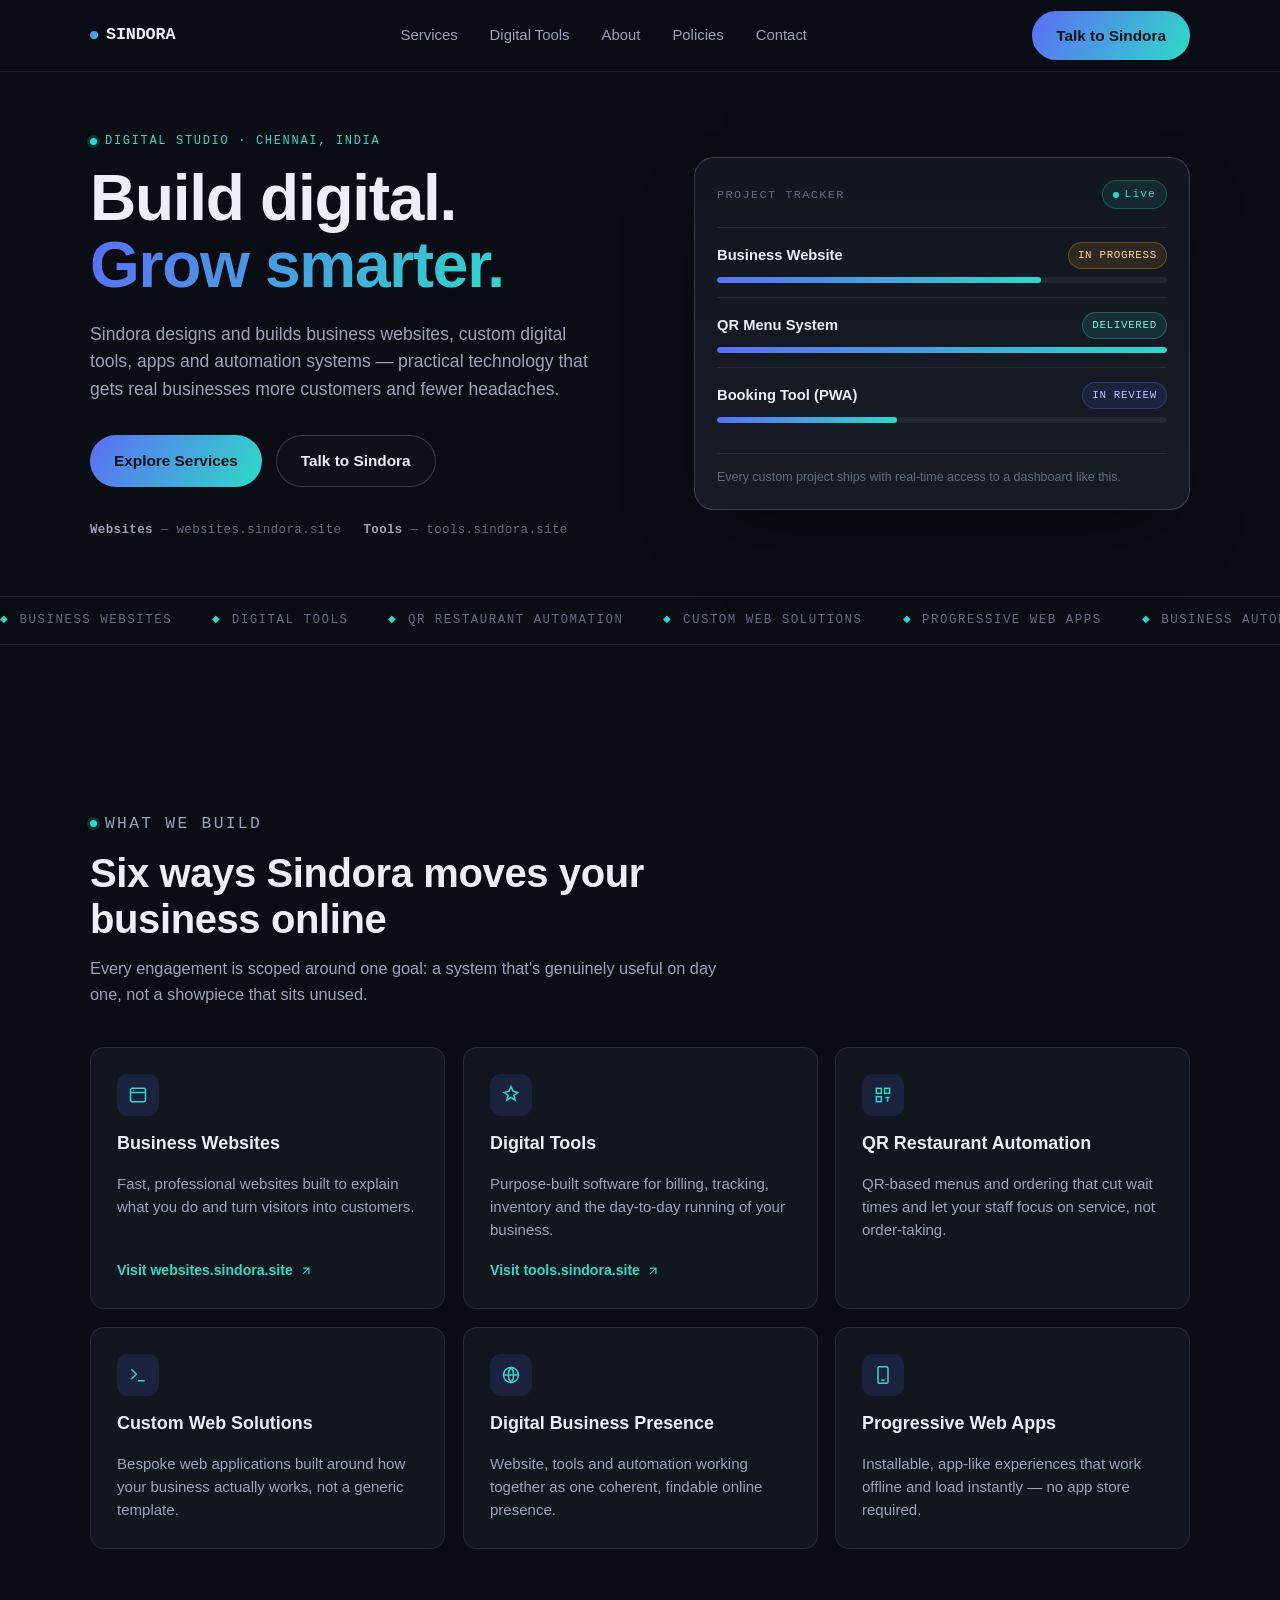
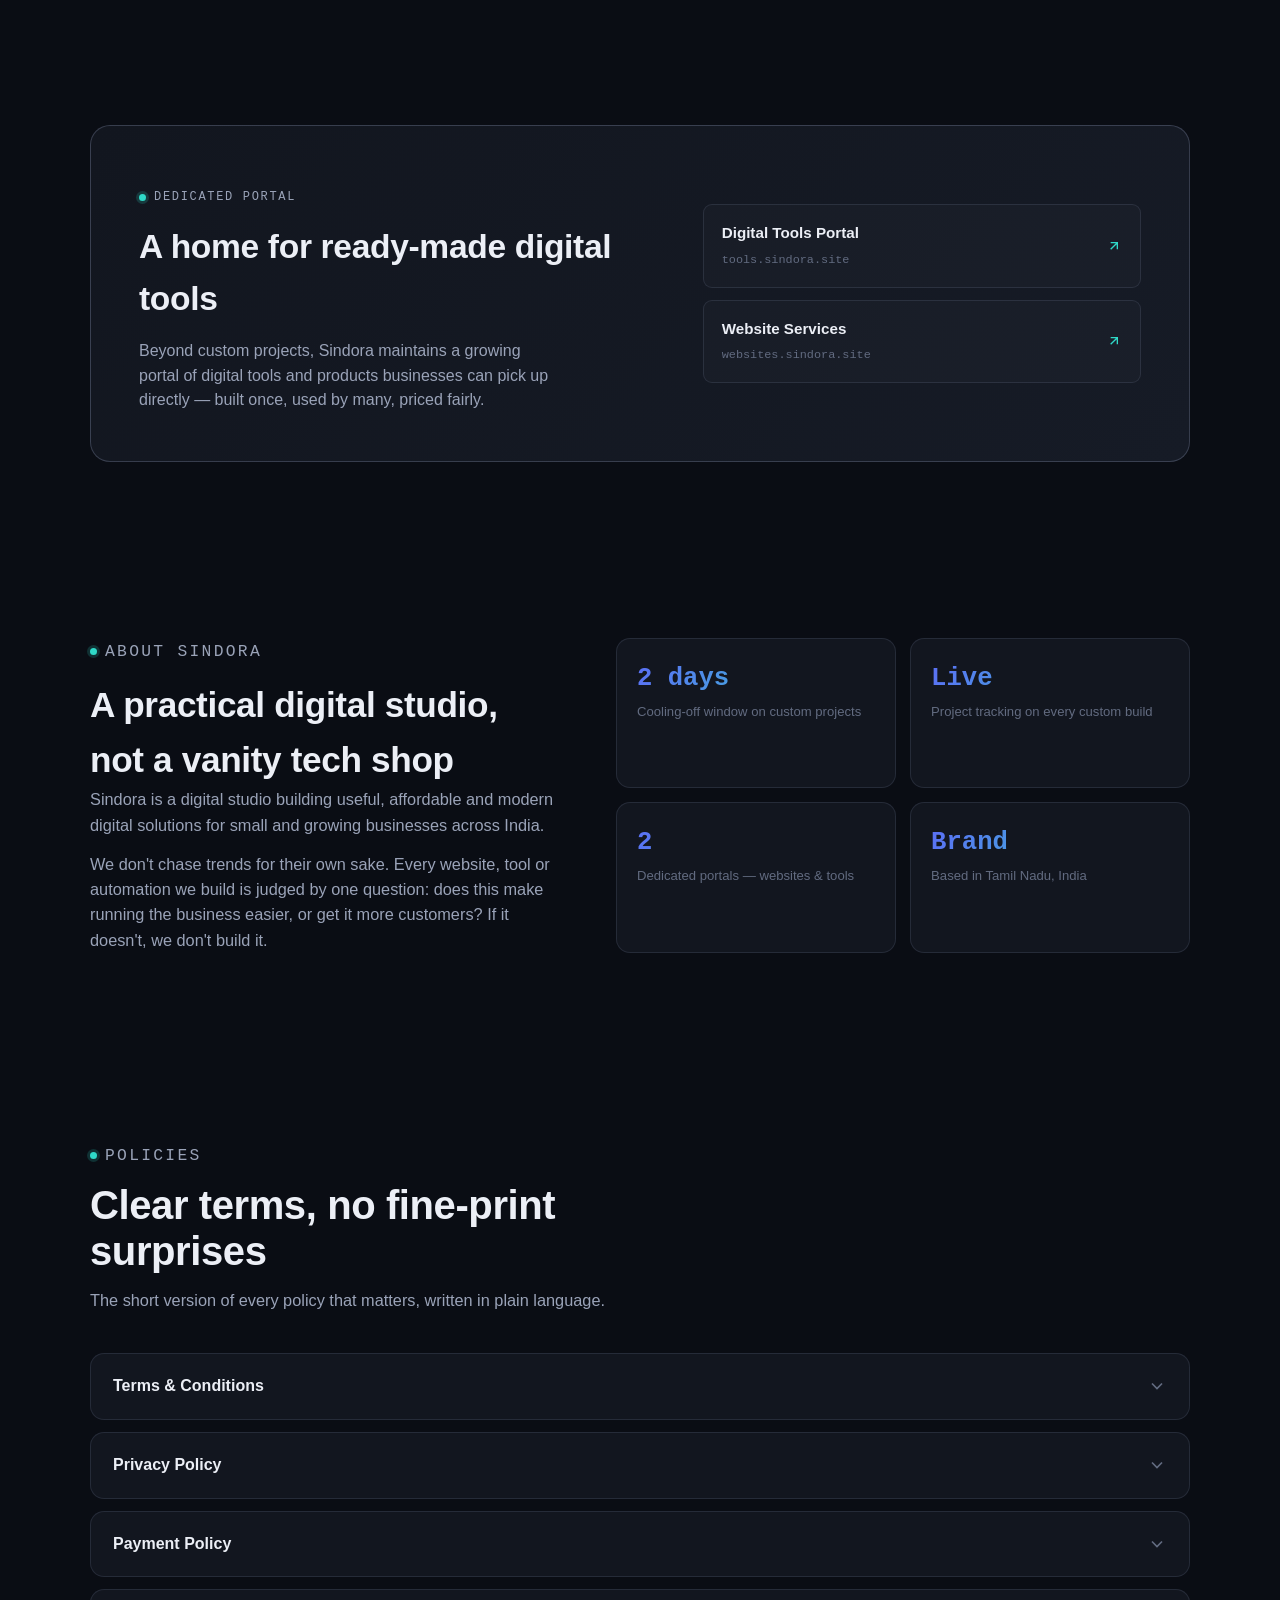
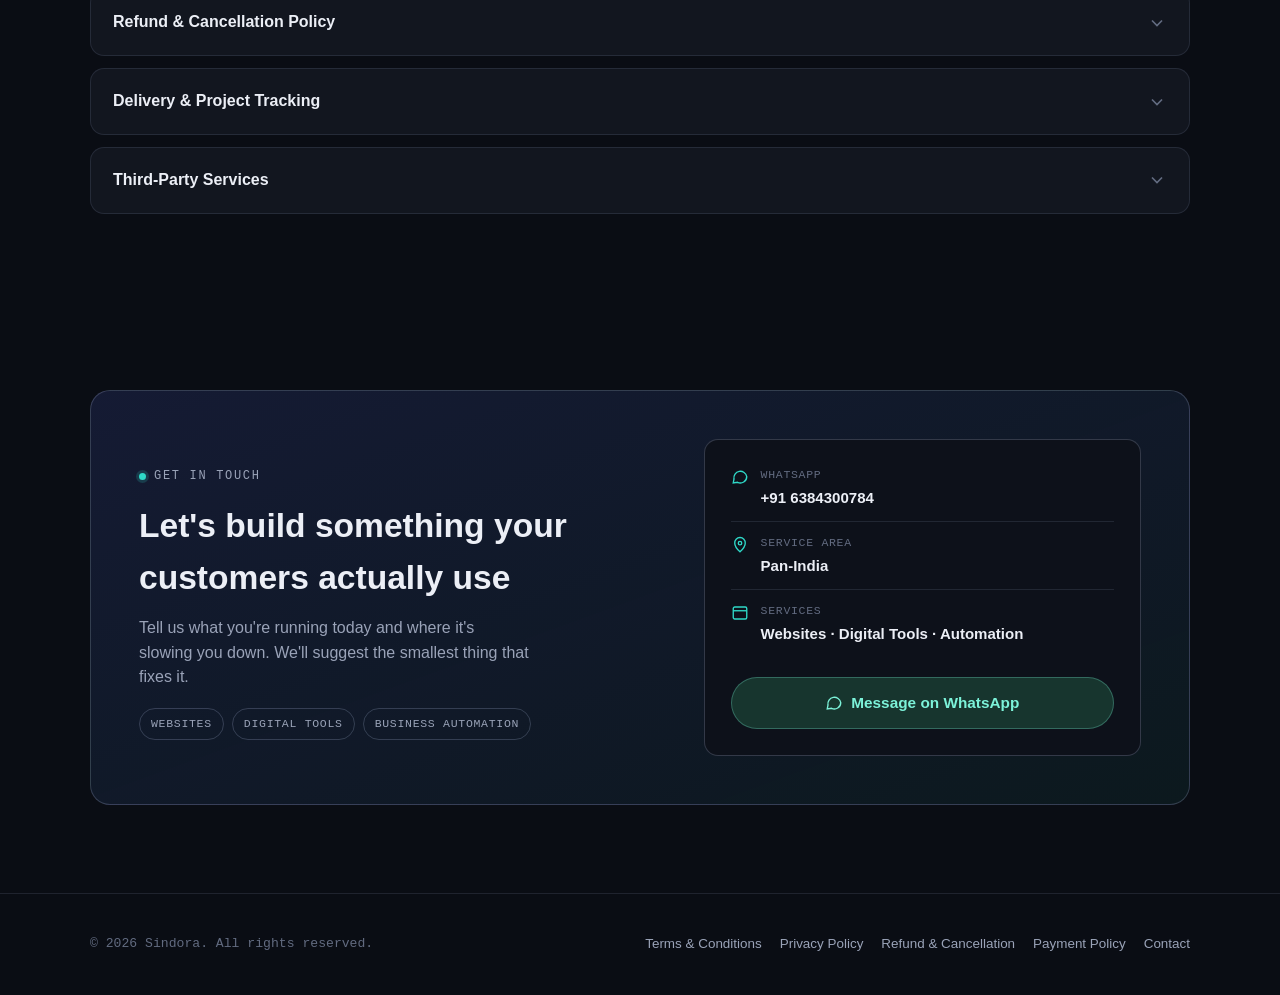
==== commit 688e9e14: "Update index.html" ====
--- a/index.html
+++ b/index.html
@@ -1087,7 +1087,7 @@
         <div class="contact__card">
           <div class="row">
             <svg viewBox="0 0 24 24" fill="none" stroke="currentColor" stroke-width="1.8"><path d="M21 11.5a8.5 8.5 0 01-12.3 7.6L3 20l1-5.4A8.5 8.5 0 1121 11.5z"/></svg>
-            <div><div class="label">WhatsApp</div><div class="value">+91 6384300784 <span style="color:var(--text-dim);font-weight:400;">(placeholder — replace with your number)</span></div></div>
+            <div><div class="label">WhatsApp</div><div class="value">+91 6384300784 <span style="color:var(--text-dim);font-weight:400;"></span></div></div>
           </div>
           <div class="row">
             <svg viewBox="0 0 24 24" fill="none" stroke="currentColor" stroke-width="1.8"><path d="M12 21s-7-6.3-7-11.5A7 7 0 0112 2a7 7 0 017 7.5C19 14.7 12 21 12 21z"/><circle cx="12" cy="9.5" r="2.3"/></svg>
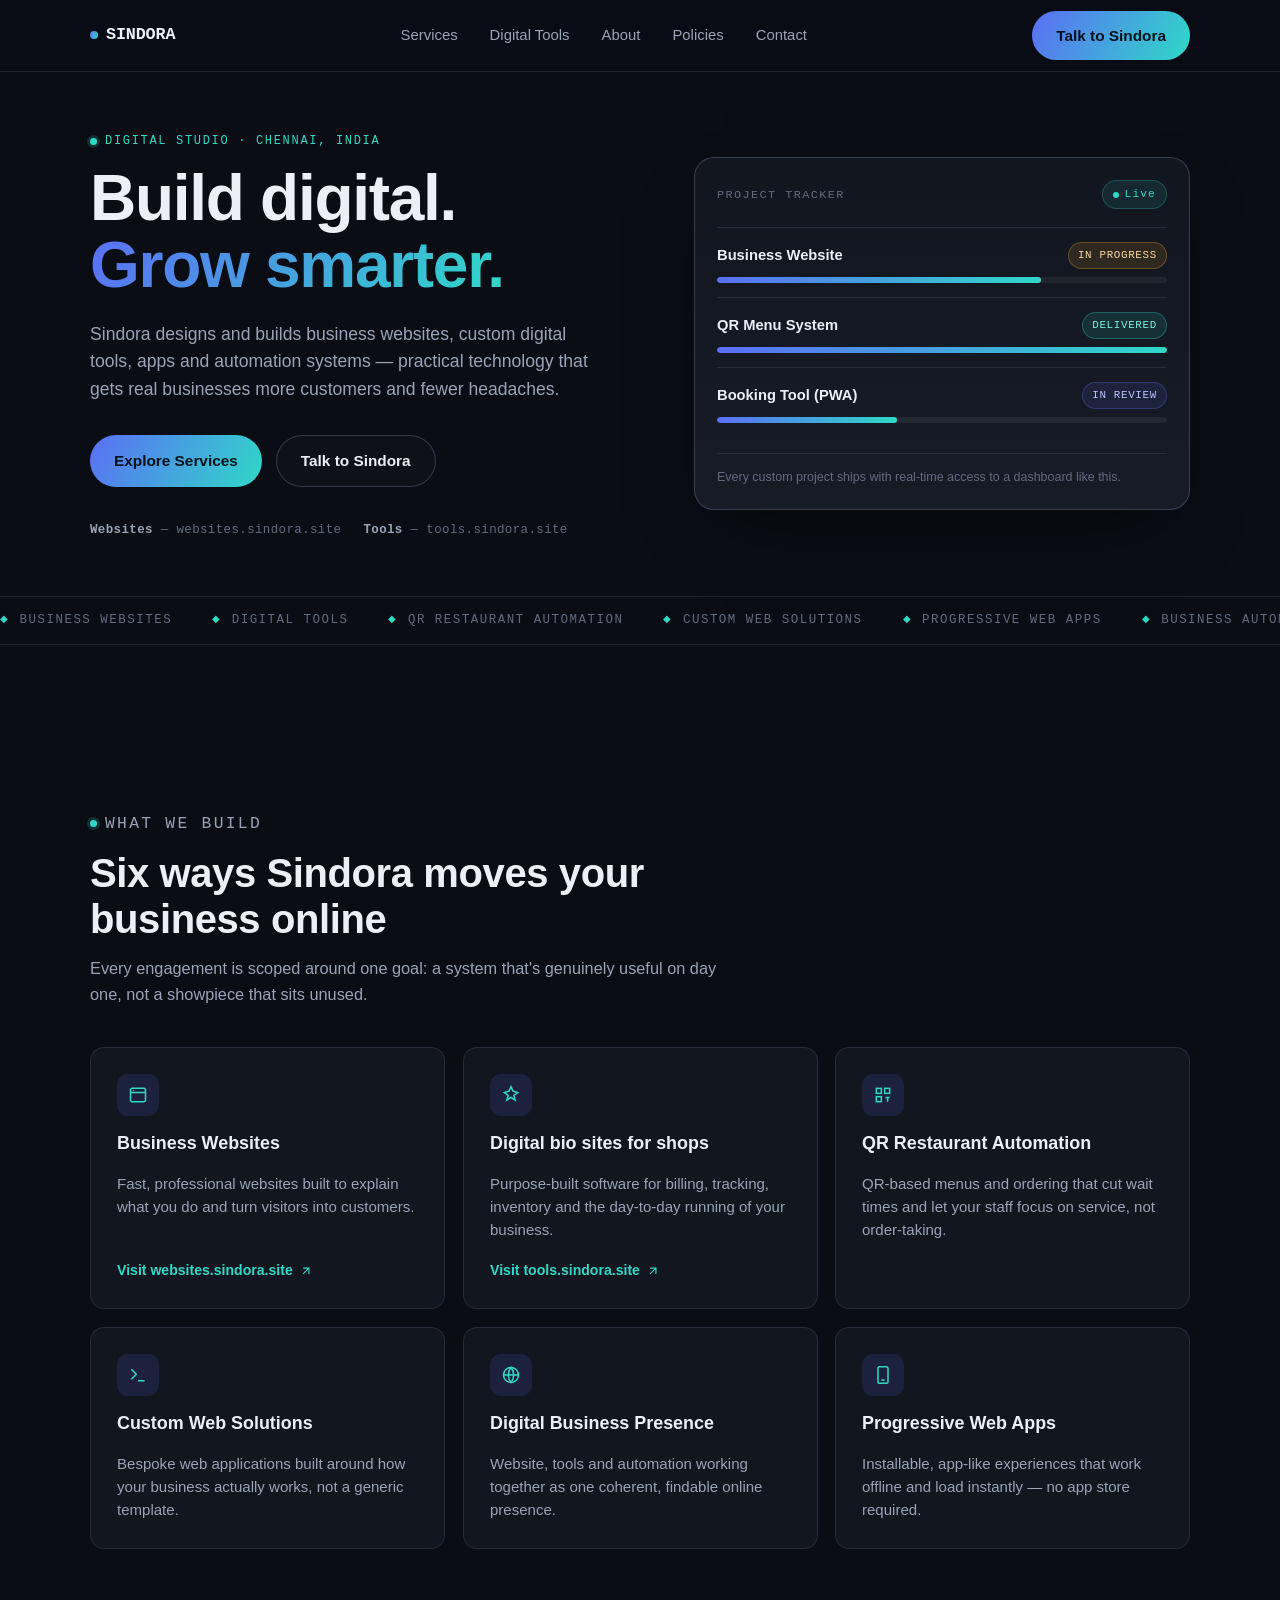
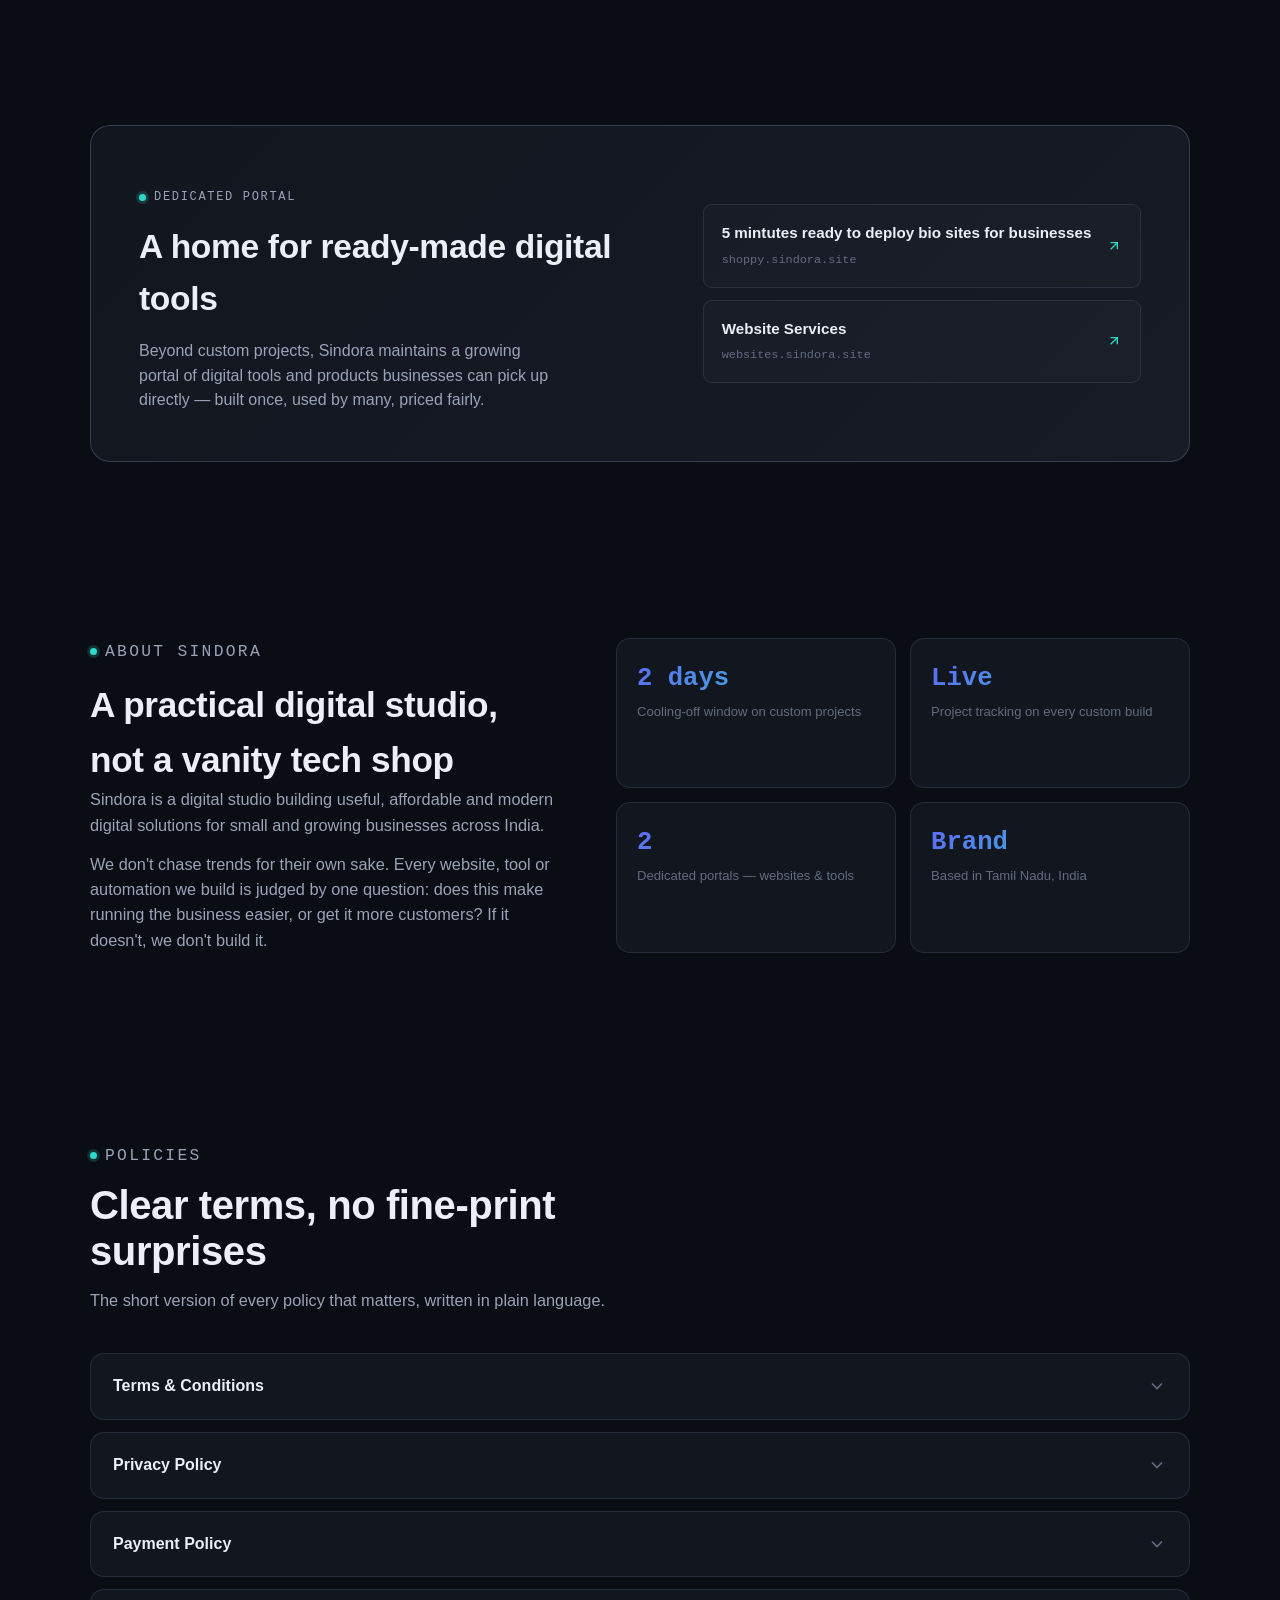
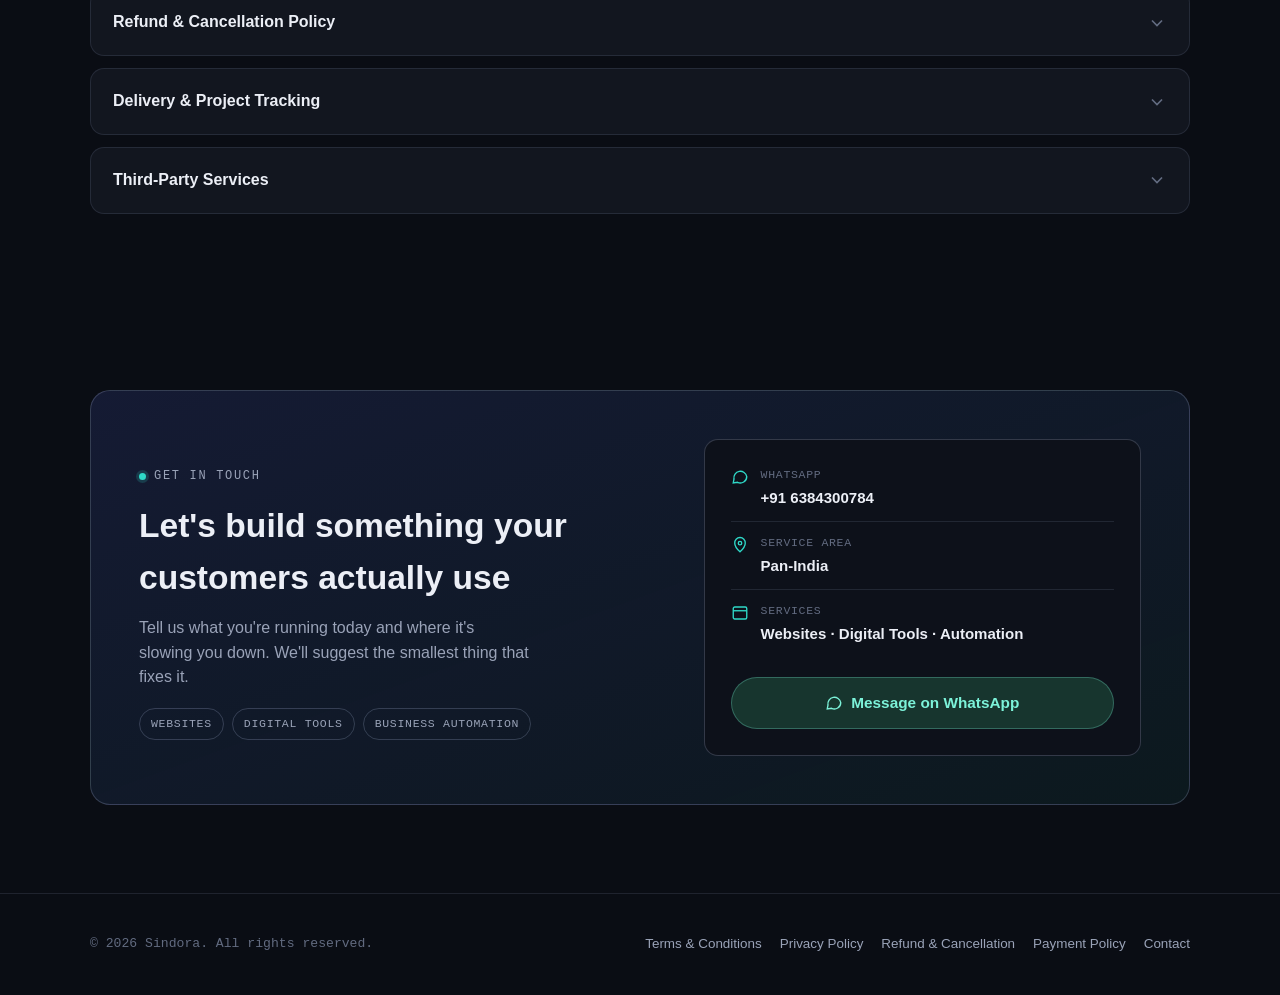
==== commit 3d89d873: "Update index.html" ====
--- a/index.html
+++ b/index.html
@@ -903,9 +903,9 @@
 
         <article class="card reveal" style="--i:1">
           <div class="card__icon"><svg viewBox="0 0 24 24" fill="none" stroke="currentColor" stroke-width="1.8"><path d="M12 2l2.4 5.4L20 9l-4.6 3.4L17 18l-5-3.2L7 18l1.6-5.6L4 9l5.6-1.6z"/></svg></div>
-          <h3>Digital Tools</h3>
+          <h3>Digital bio sites for shops </h3>
           <p>Purpose-built software for billing, tracking, inventory and the day-to-day running of your business.</p>
-          <a class="card__link" href="https://tools.sindora.site" target="_blank" rel="noopener">Visit tools.sindora.site <svg viewBox="0 0 24 24" fill="none" stroke="currentColor" stroke-width="2"><path d="M7 17L17 7M7 7h10v10"/></svg></a>
+          <a class="card__link" href="https://shoppy.sindora.site" target="_blank" rel="noopener">Visit tools.sindora.site <svg viewBox="0 0 24 24" fill="none" stroke="currentColor" stroke-width="2"><path d="M7 17L17 7M7 7h10v10"/></svg></a>
         </article>
 
         <article class="card reveal" style="--i:2">
@@ -945,8 +945,8 @@
           <p>Beyond custom projects, Sindora maintains a growing portal of digital tools and products businesses can pick up directly — built once, used by many, priced fairly.</p>
         </div>
         <div class="tools__links">
-          <a class="tools__linkcard" href="https://tools.sindora.site" target="_blank" rel="noopener">
-            <span><span class="name">Digital Tools Portal</span><br><span class="url">tools.sindora.site</span></span>
+          <a class="tools__linkcard" href="https://shoppy.sindora.site" target="_blank" rel="noopener">
+            <span><span class="name">5 mintutes ready to deploy bio sites for businesses</span><br><span class="url">shoppy.sindora.site</span></span>
             <svg viewBox="0 0 24 24" fill="none" stroke="currentColor" stroke-width="2"><path d="M7 17L17 7M7 7h10v10"/></svg>
           </a>
           <a class="tools__linkcard" href="https://websites.sindora.site" target="_blank" rel="noopener">
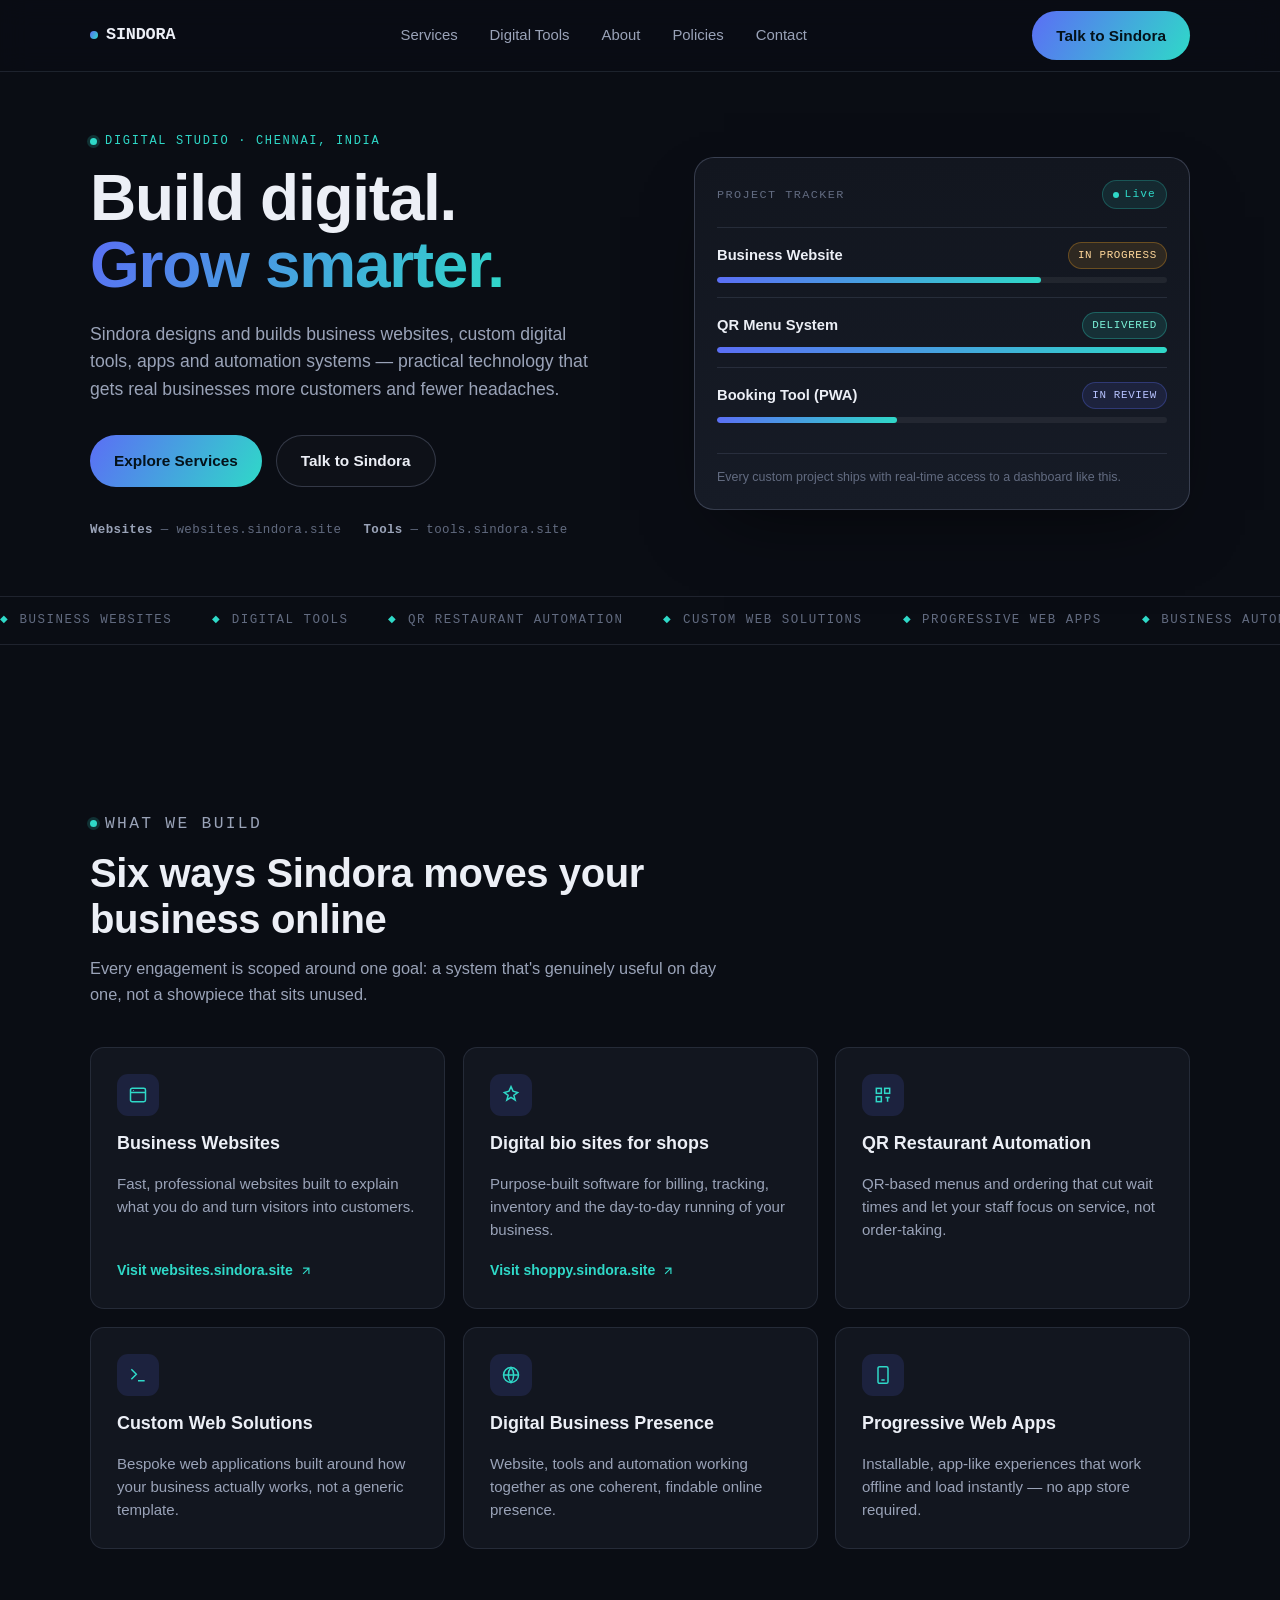
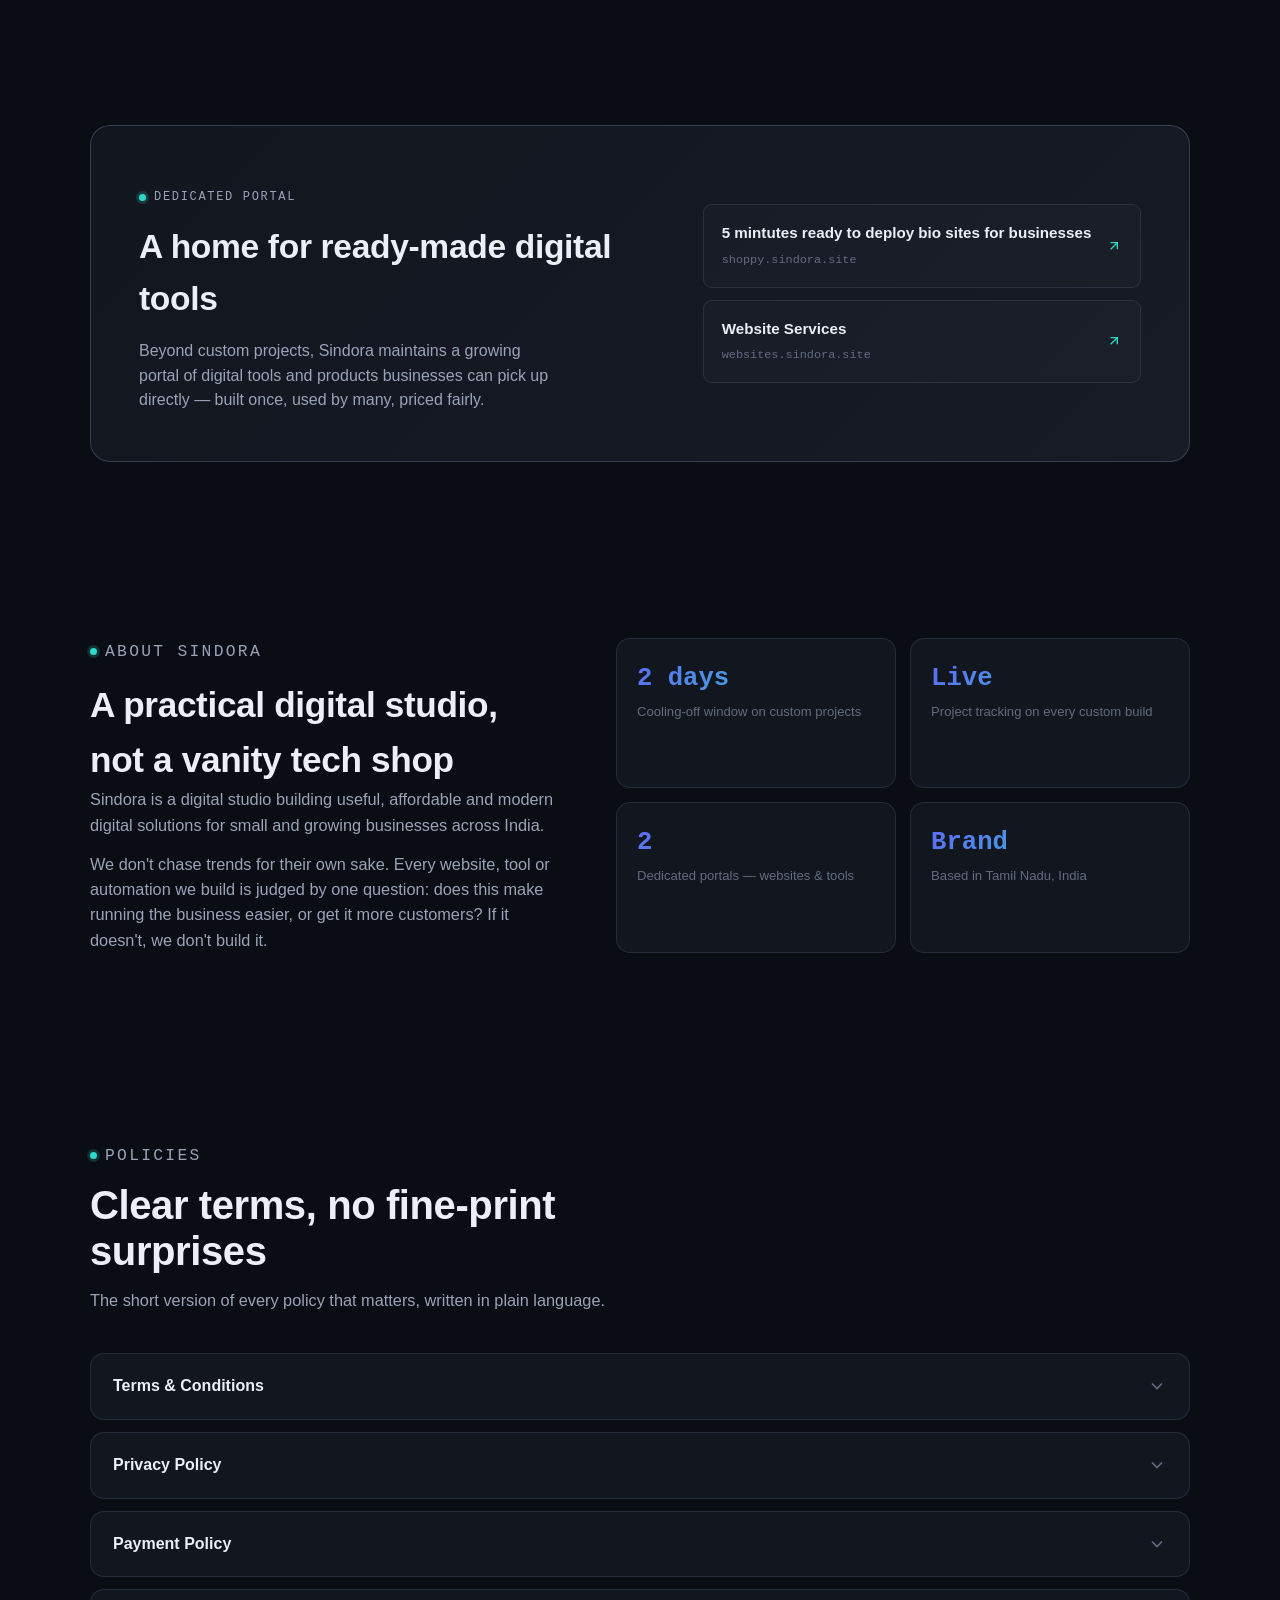
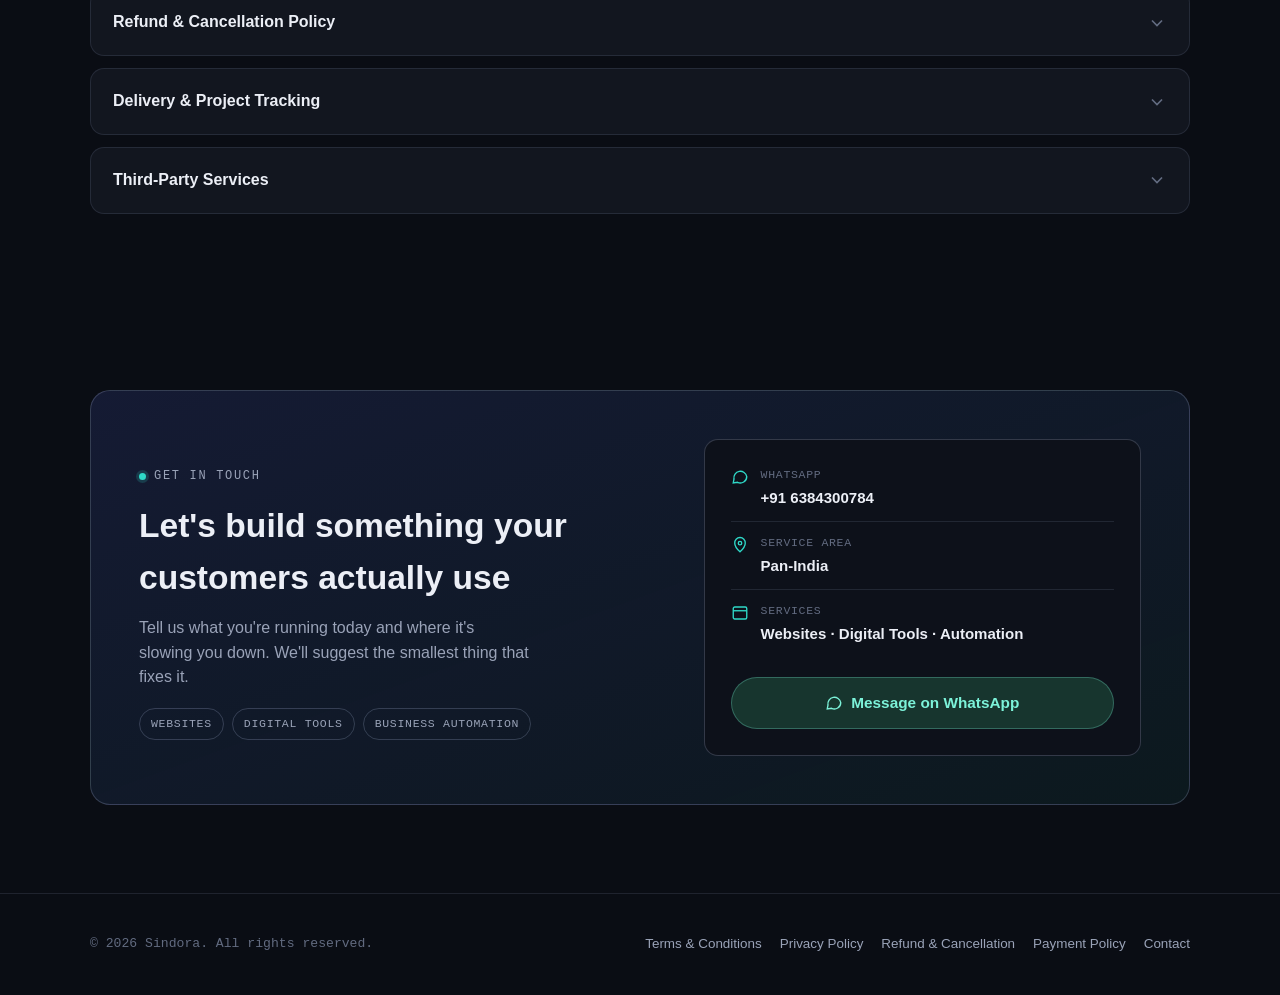
==== commit 53350558: "Update link text for shoppy.sindora.site" ====
--- a/index.html
+++ b/index.html
@@ -905,7 +905,7 @@
           <div class="card__icon"><svg viewBox="0 0 24 24" fill="none" stroke="currentColor" stroke-width="1.8"><path d="M12 2l2.4 5.4L20 9l-4.6 3.4L17 18l-5-3.2L7 18l1.6-5.6L4 9l5.6-1.6z"/></svg></div>
           <h3>Digital bio sites for shops </h3>
           <p>Purpose-built software for billing, tracking, inventory and the day-to-day running of your business.</p>
-          <a class="card__link" href="https://shoppy.sindora.site" target="_blank" rel="noopener">Visit tools.sindora.site <svg viewBox="0 0 24 24" fill="none" stroke="currentColor" stroke-width="2"><path d="M7 17L17 7M7 7h10v10"/></svg></a>
+          <a class="card__link" href="https://shoppy.sindora.site" target="_blank" rel="noopener">Visit shoppy.sindora.site <svg viewBox="0 0 24 24" fill="none" stroke="currentColor" stroke-width="2"><path d="M7 17L17 7M7 7h10v10"/></svg></a>
         </article>
 
         <article class="card reveal" style="--i:2">
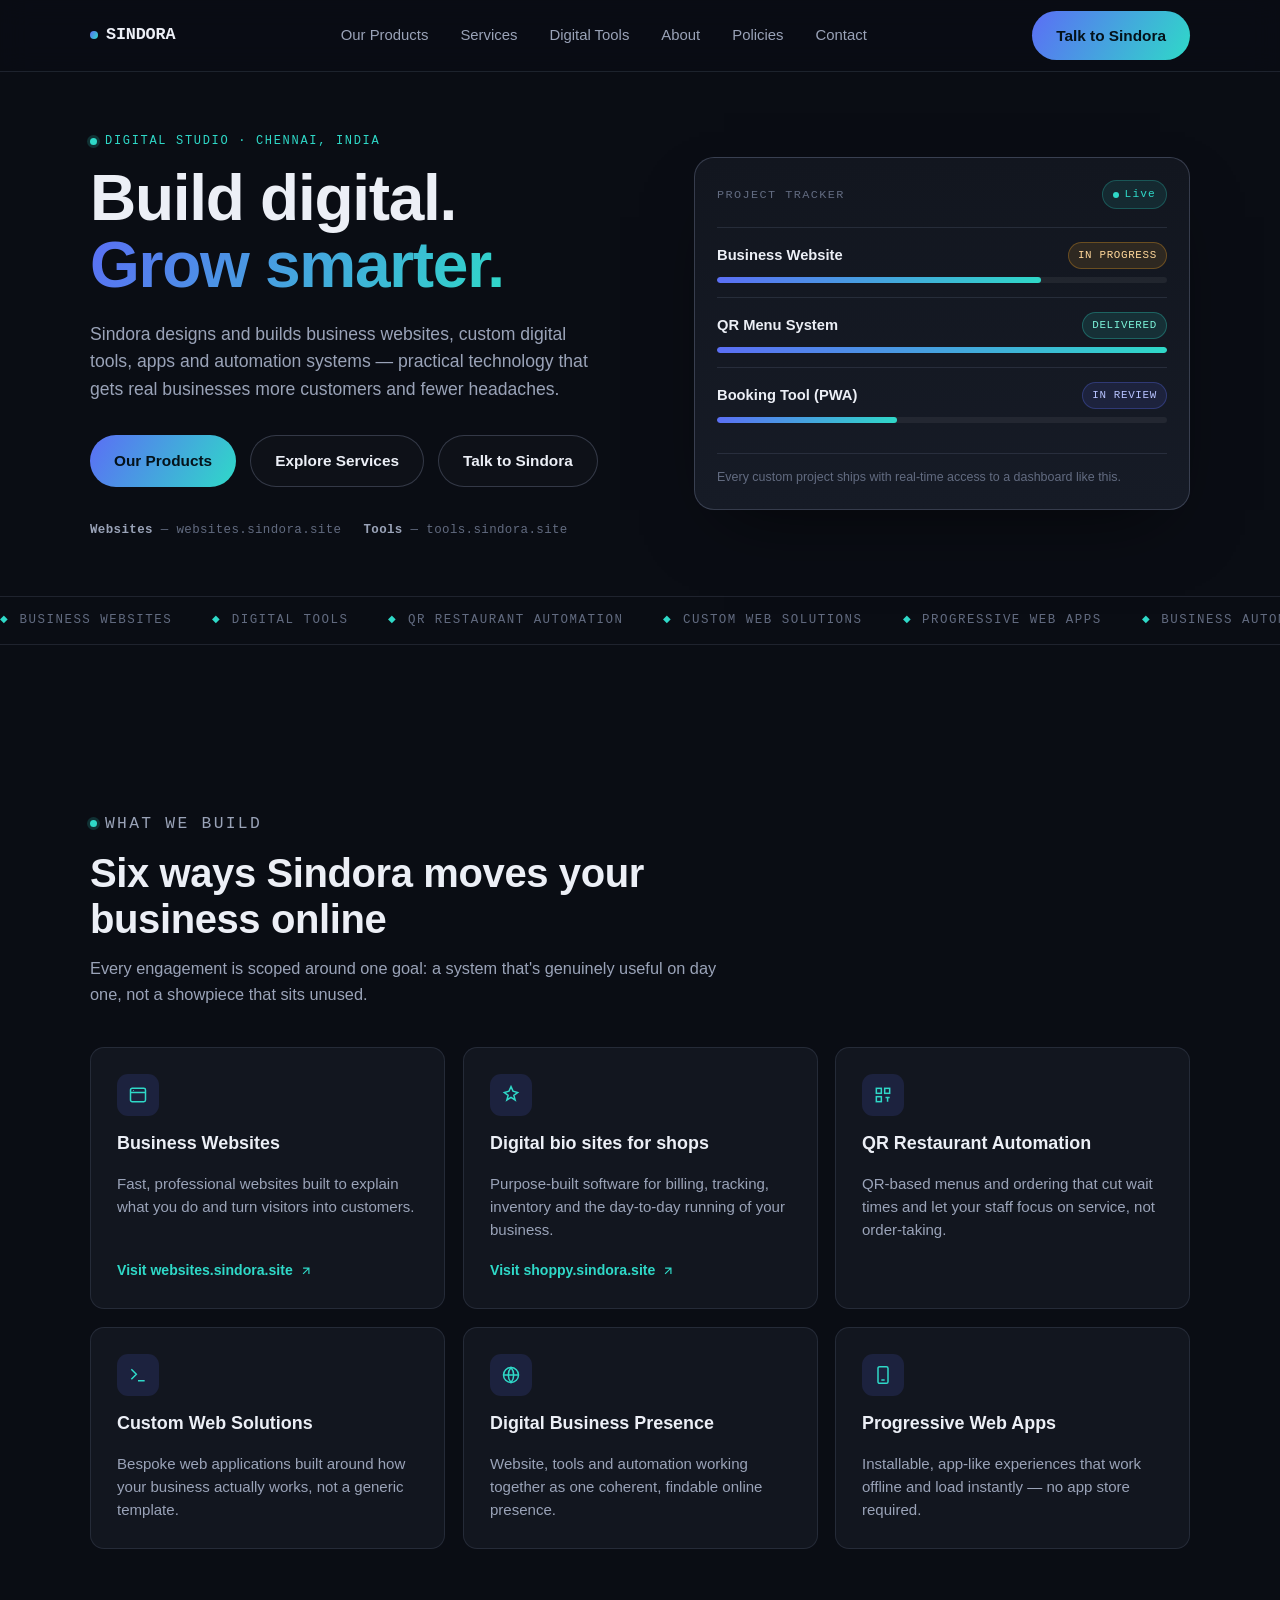
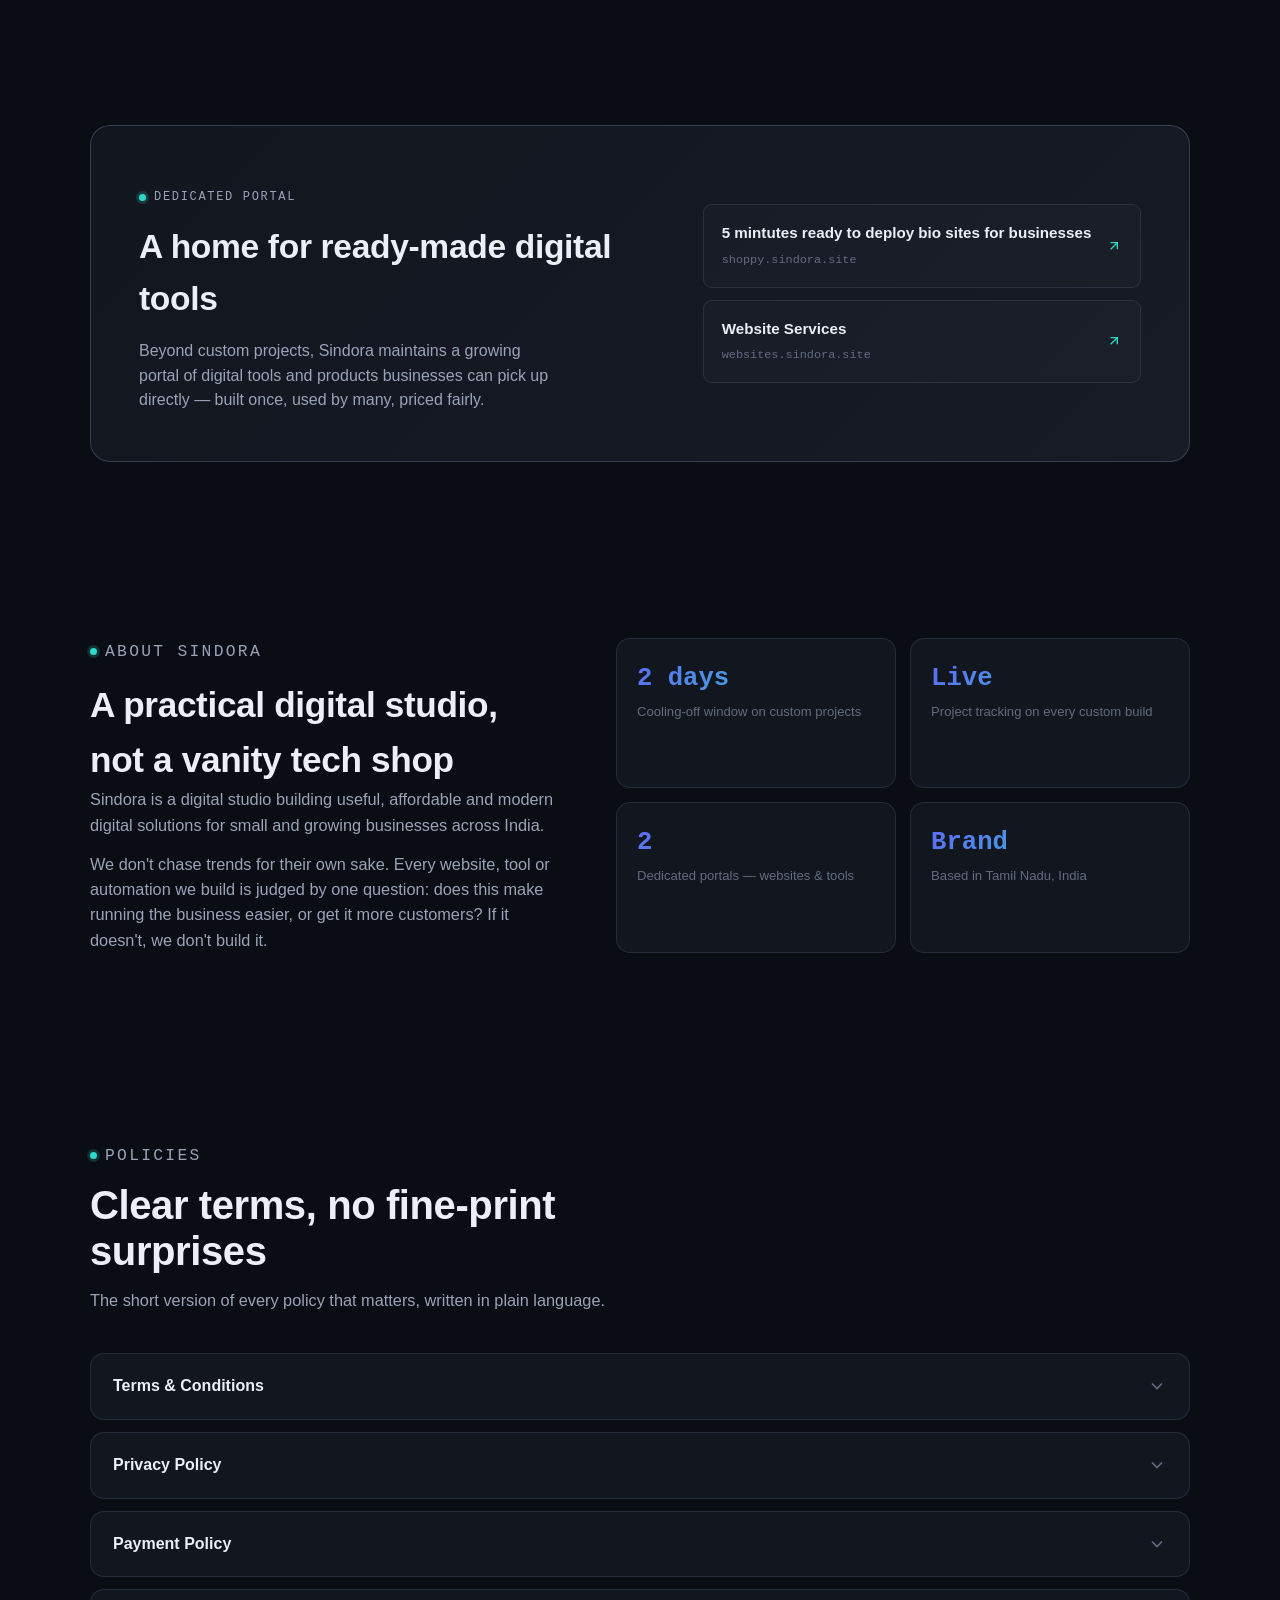
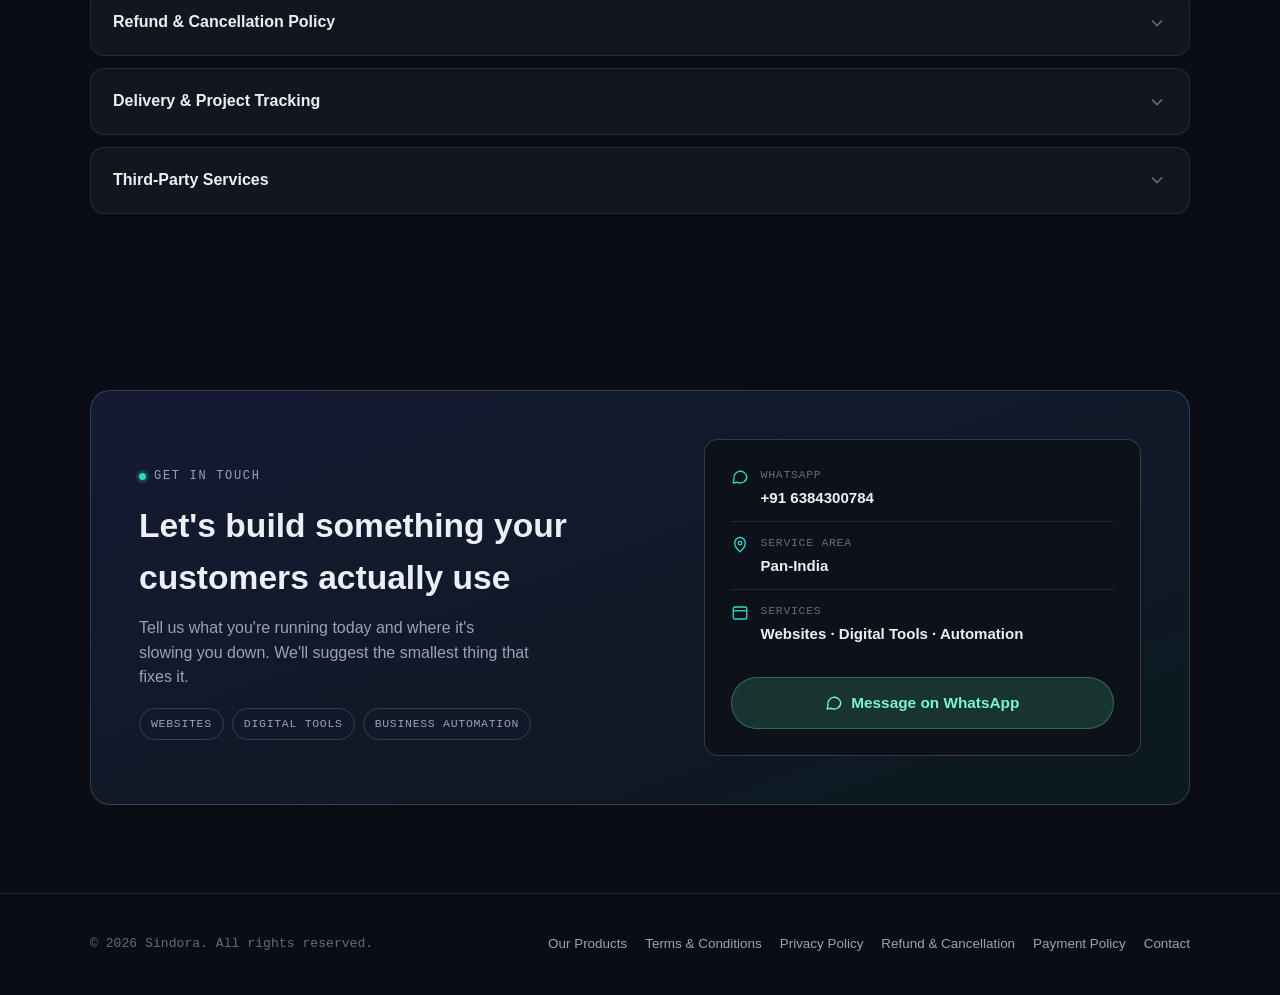
==== commit fb495279: "Add files via upload" ====
--- a/index.html
+++ b/index.html
@@ -790,6 +790,7 @@
     </a>
 
     <nav class="nav__links" aria-label="Primary">
+      <a href="products.html">Our Products</a>
       <a href="#services">Services</a>
       <a href="#tools">Digital Tools</a>
       <a href="#about">About</a>
@@ -805,6 +806,7 @@
   </div>
 
   <nav class="nav__mobile" id="mobileMenu" data-open="false" aria-label="Mobile" hidden>
+    <a href="products.html">Our Products</a>
     <a href="#services">Services</a>
     <a href="#tools">Digital Tools</a>
     <a href="#about">About</a>
@@ -833,7 +835,8 @@
         <h1 class="hero__title">Build digital.<br><em>Grow smarter.</em></h1>
         <p class="hero__lede">Sindora designs and builds business websites, custom digital tools, apps and automation systems — practical technology that gets real businesses more customers and fewer headaches.</p>
         <div class="hero__actions">
-          <a href="#services" class="btn btn-primary">Explore Services</a>
+          <a href="products.html" class="btn btn-primary">Our Products</a>
+          <a href="#services" class="btn btn-ghost">Explore Services</a>
           <a href="#contact" class="btn btn-ghost">Talk to Sindora</a>
         </div>
         <div class="hero__meta">
@@ -1112,6 +1115,7 @@
   <div class="container footer__grid">
     <p class="footer__brand">© <span id="year">2026</span> Sindora. All rights reserved.</p>
     <nav class="footer__links" aria-label="Footer">
+      <a href="products.html">Our Products</a>
       <a href="#policies">Terms &amp; Conditions</a>
       <a href="#policies">Privacy Policy</a>
       <a href="#policies">Refund &amp; Cancellation</a>
